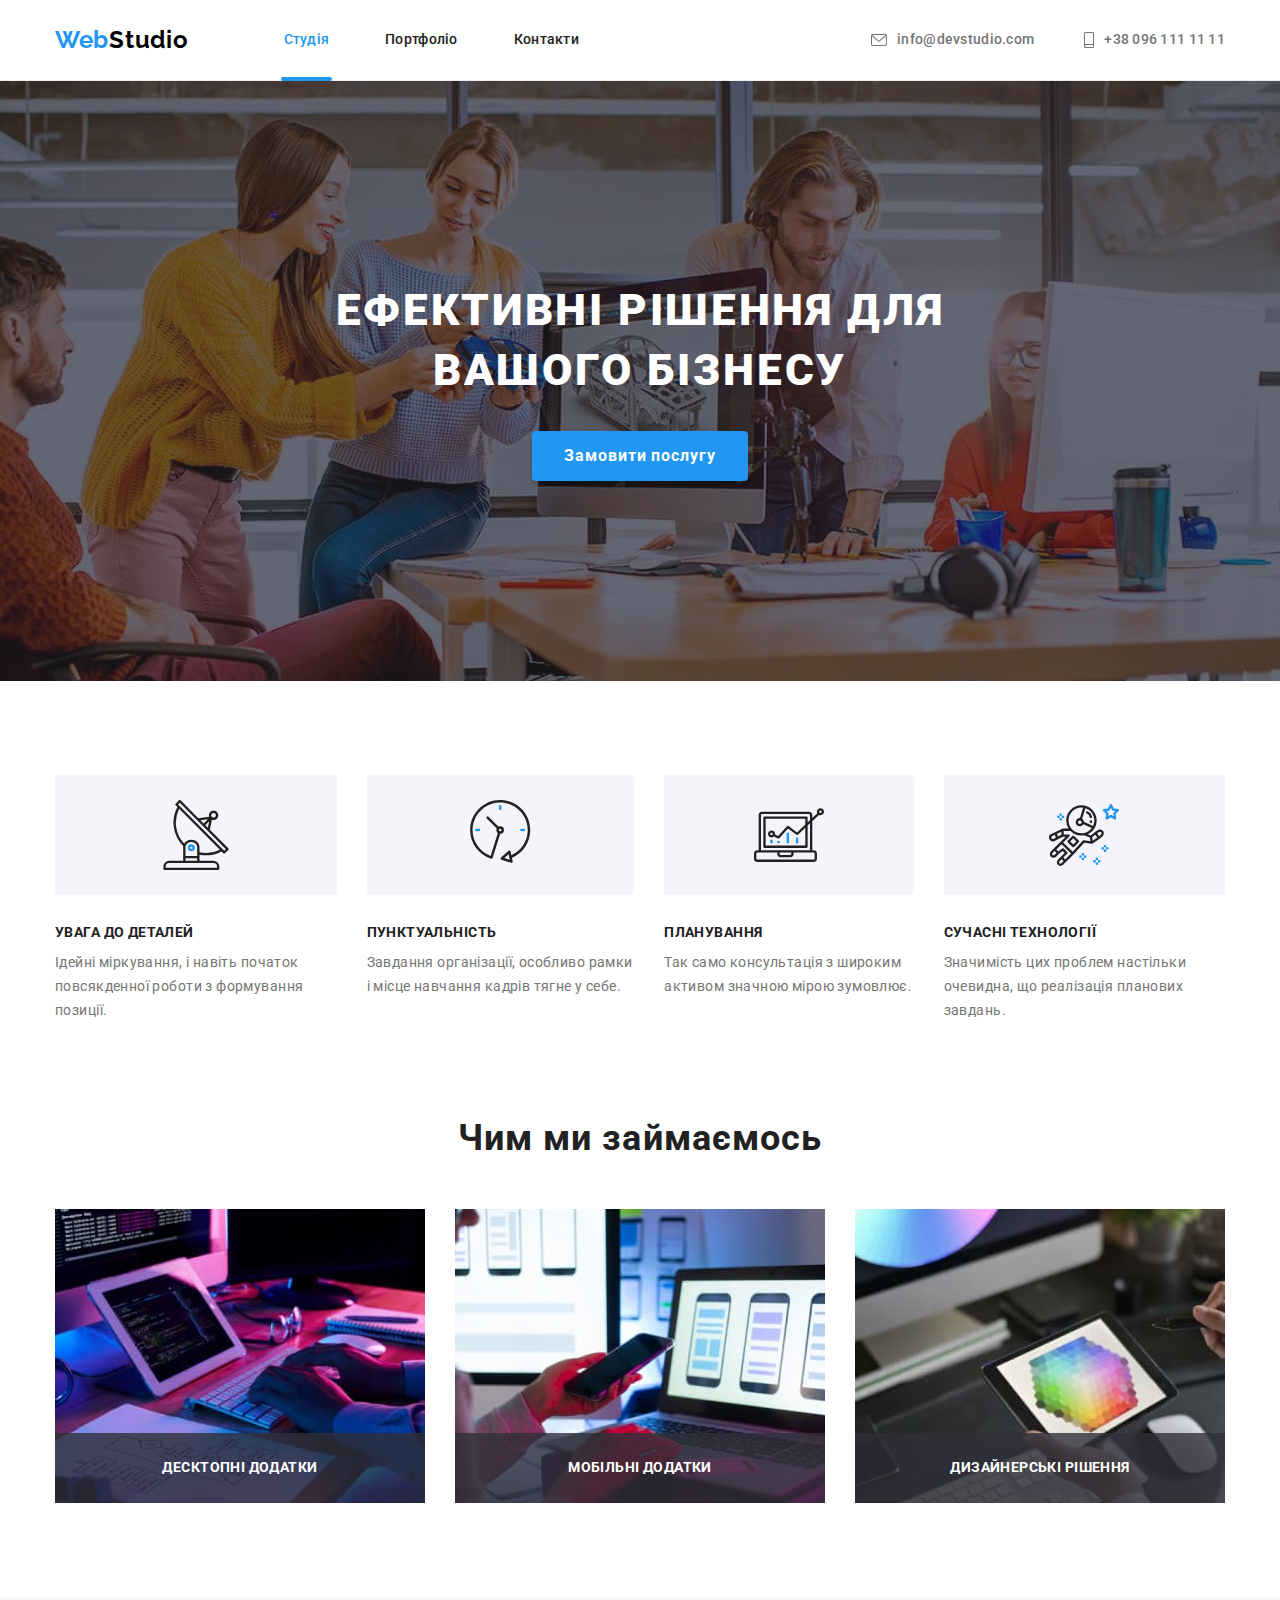
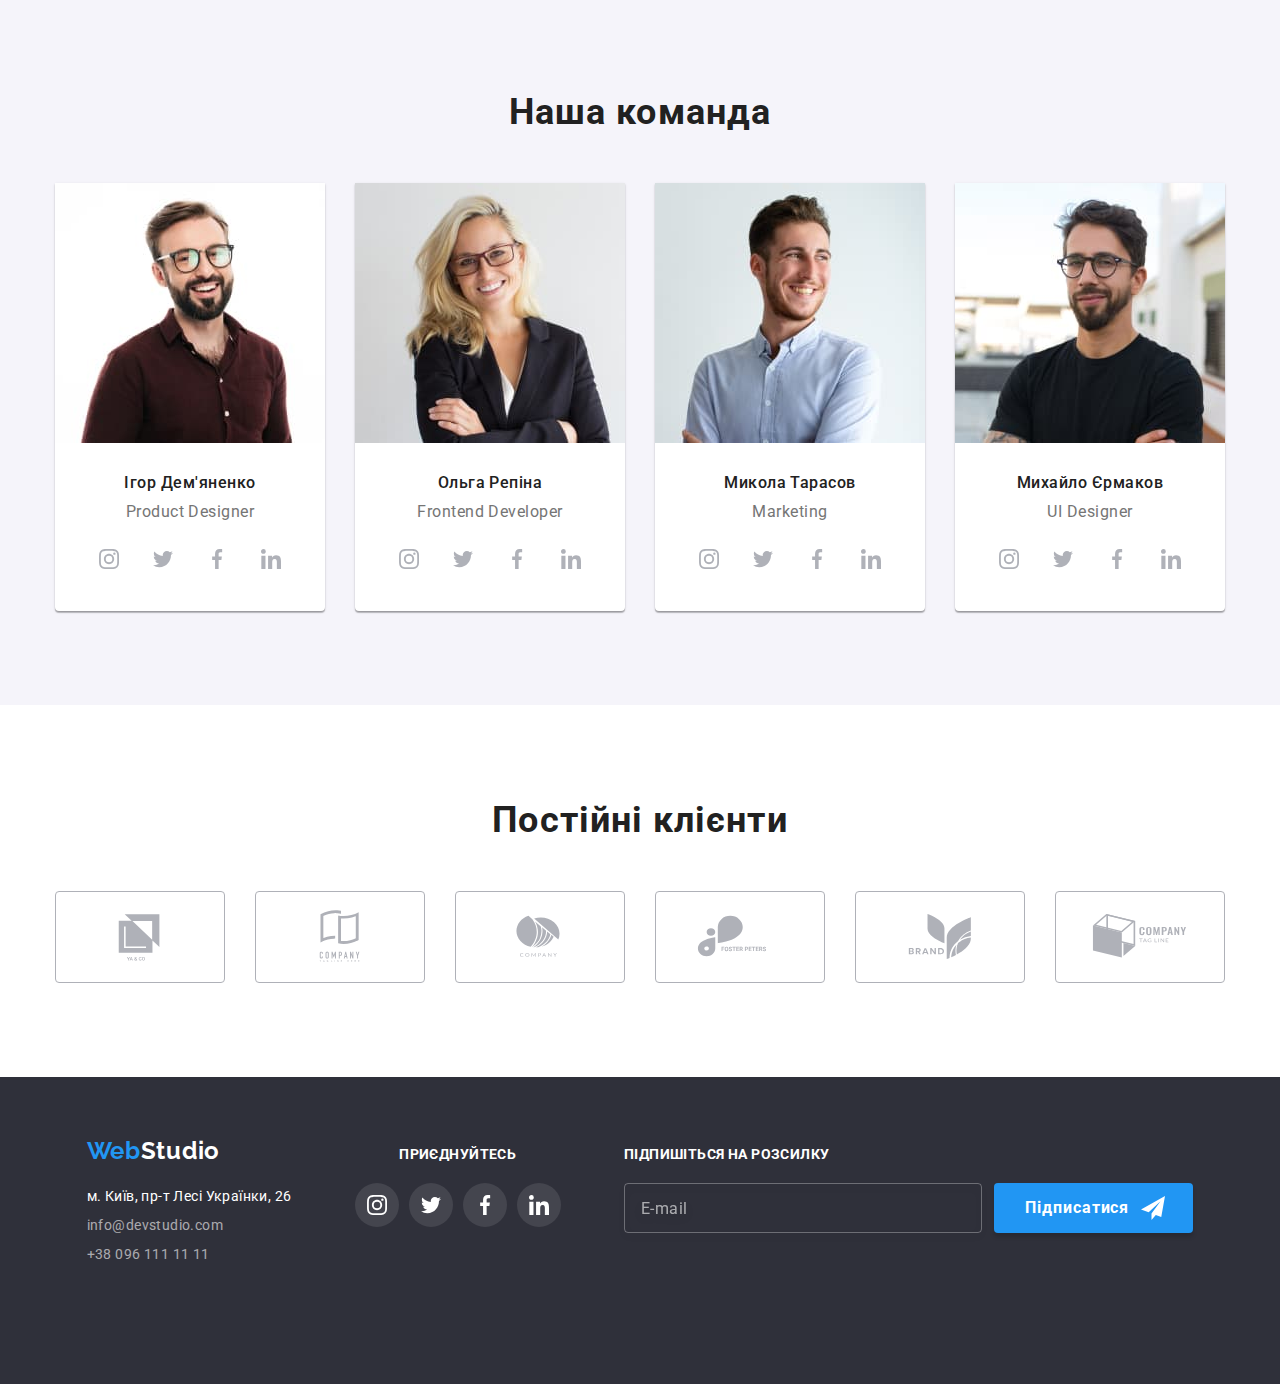
==== index.html @ c76c3b2e "v.1" ====
<!DOCTYPE html>
<html lang="uk">
<head>
    <meta charset="UTF-8">
    <meta http-equiv="X-UA-Compatible" content="IE=edge">
    <meta name="viewport" content="width=device-width, initial-scale=1.0">
    <title lang="en">Web Studio</title>
    <link rel="preconnect" href="https://fonts.googleapis.com">
    <link rel="preconnect" href="https://fonts.gstatic.com" crossorigin>
    <link href="https://fonts.googleapis.com/css2?family=Raleway:wght@700&family=Roboto:wght@400;500;700;900&display=swap"
        rel="stylesheet">
    <link rel="stylesheet" href="https://cdn.jsdelivr.net/npm/modern-normalize@1.1.0/modern-normalize.min.css">
    <link rel="stylesheet" href="./css/main.min.css" />
</head>

<body>
    <header class="page-header">
        <div class="container page-header__container">
            <a class="logo logo__page-header link" href="./index.html">
                Web<span class="logo__part-dark">Studio</span>
            </a>
    
            <nav class="page-nav">
                <ul class="menu list">
                    <li class="menu__item"> <a class="link menu__link menu__link_current" href="./index.html">Студія</a></li>
                    <li class="menu__item"> <a class="link menu__link"
                            href="./portfolio.html">Портфоліо</a></li>
                    <li class="menu__item"> <a class="link menu__link" href="">Контакти</a></li>
                </ul>
            </nav>

            <button type="button" class="mobile-menu-open" data-menu-open>
                <svg class="mobile-menu-open__icon" width="40" height="40">
                    <use href="./images/icons.svg#burger-icon"></use>
                </svg>
            </button>
    
            <ul class="list contacts">
                <li class="contacts__item">
                    <a class="link contacts__link" href="mailto:info@devstudio.com">
                        <svg class="contacts__icon" width="16" height="12">
                            <use href="./images/icons.svg#icon-envelope"></use>
                        </svg>
                        info@devstudio.com
                    </a>
                </li>
                <li class="contacts__item">
                    <a class="link contacts__link" href="tel:+380961111111">
                        <svg class="contacts__icon" width="10" height="16">
                            <use href="./images/icons.svg#icon-smartphone"></use>
                        </svg>
                        +38 096 111 11 11
                    </a>
                </li>
            </ul>
        </div>

        <div class="mobile-menu" data-menu>
            <div class="container mobile-menu__container">
                <button type="button" class="mobile-menu__close-btn" data-menu-close>
                    <svg class="mobile-menu__close-icon" width="40" height="40">
                        <use href="./images/icons.svg#icon-close-modal">
                        </use>
                    </svg>
                </button>
                
                <nav>
                    <ul class="mobile-menu__list list">
                        <li class="mobile-menu__item"> <a class="link mobile-menu__link mobile-menu__link_current"
                                href="./index.html">Студія</a></li>
                        <li class="mobile-menu__item"> <a class="link mobile-menu__link" href="./portfolio.html">Портфоліо</a></li>
                        <li class="mobile-menu__item"> <a class="link mobile-menu__link" href="">Контакти</a></li>
                    </ul>
                </nav>
                
                <div class="mobile-menu__wrapper">
                    <ul class="list mobile-menu__contacts">
                        <li class="mobile-menu__contacts-item">
                            <a class="link mobile-menu__tel" href="tel:+380961111111">
                                +38 096 111 11 11
                            </a>
                        </li>
                        <li class="mobile-menu__contacts-item">
                            <a class="link mobile-menu__e-mail" href="mailto:info@devstudio.com">
                                info@devstudio.com
                            </a>
                        </li>
                    </ul>
                    
                    
                    <ul class="list mobile-menu__social-list">
                        <li class="mobile-menu__social-item"><a class="link mobile-menu__social-link" href="">Instagram</a></li>
                        <li class="mobile-menu__social-item"><a class="link mobile-menu__social-link" href="">Twitter</a></li>
                        <li class="mobile-menu__social-item"><a class="link mobile-menu__social-link" href="">Facebook</a></li>
                        <li class="mobile-menu__social-item"><a class="link mobile-menu__social-link" href="">LinkedIn</a></li>
                    </ul>
                </div>
            </div>
        </div>

    </header>

    <main>
    
    <section class="hero">
        <div class="container">
            <h1 class="hero__title">Ефективні рішення для вашого бізнесу</h1>
            <button class="btn" data-modal-open type="button">Замовити послугу</button>
        </div>         
    </section>
   
    <section class="section">
        <div class="container">
            <h2 class="section__title visually-hidden">Особливості</h2>
            <ul class="list features">
                <li class="features__item">
                    <div class="features__icon-box">
                        <svg width="70" height="70">
                            <use href="./images/icons.svg#icon-antenna"></use>
                        </svg>
                    </div>
                    <h3 class="features__title">Увага до деталей</h3>
                    <p class="features__description">Ідейні міркування, і навіть початок повсякденної роботи з формування позиції.</p>
                </li>

                <li class="features__item">
                    <div class="features__icon-box">
                        <svg width="70" height="70">
                            <use href="./images/icons.svg#icon-clock"></use>
                        </svg>
                    </div>                    
                    <h3 class="features__title">Пунктуальність</h3>
                    <p class="features__description">Завдання організації, особливо рамки і місце навчання кадрів тягне у себе.</p>
                </li>

                <li class="features__item">
                    <div class="features__icon-box">
                        <svg width="70" height="70">
                            <use href="./images/icons.svg#icon-diagram"></use>
                        </svg>
                    </div>                    
                    <h3 class="features__title">Планування</h3>
                    <p class="features__description">Так само консультація з широким активом значною мірою зумовлює.</p>
                </li>

                <li class="features__item">
                    <div class="features__icon-box">
                        <svg width="70" height="70">
                            <use href="./images/icons.svg#icon-astronaut"></use>
                        </svg>
                    </div>                    
                    <h3 class="features__title">Сучасні технології</h3>
                    <p class="features__description">Значимість цих проблем настільки очевидна, що реалізація планових завдань.</p>
                </li>
            </ul>
        </div>
        
    </section>

    <section class="section section_no-padding-top hidden_section">
        <div class="container">
            <h2 class="section__title">Чим ми займаємось</h2>
            <ul class="list offers">
                <li class="offers__item">
                    <img 
                        srcset="./images/index/offers/desktop-app-370@2x.jpg 2x"
                        src="./images/index/offers/desktop-app-370.jpg" 
                        alt="робота з даними на планшеті" width=370 height="294">
                    <p class="offers__desc">Десктопні додатки</p>
                </li>
                <li class="offers__item">
                    <img 
                        srcset="./images/index/offers/mobile-app-370@2x.jpg 2x"
                        src="./images/index/offers/mobile-app-370.jpg" 
                        alt="робота за ноутбуком та смартфоном" width=370 height="294">
                    <p class="offers__desc">Мобільні додатки</p>
                </li>
                <li class="offers__item">
                    <img 
                        srcset="./images/index/offers/design-solutions-370@2x.jpg 2x"
                        src="./images/index/offers/design-solutions-370.jpg" 
                        alt="вибір кольору на екані планшета" width=370 height="294">
                    <p class="offers__desc">Дизайнерські рішення</p>
                </li>
           </ul>
        </div>
    </section>

    <section class="section section_other-bg">
        <div class="container">
            <h2 class="section__title">Наша команда</h2>
            <ul class="list team-members">
                <li class="team-members__item">
                    <picture>
                        <source media="(min-width: 1200px)" srcset="./images/index/team/1-1200.jpg 1x, ./images/index/team/1-1200@2x.jpg 2x">
                        <source media="(min-width: 768px)" srcset="./images/index/team/1-768.jpg 1x, ./images/index/team/1-768@2x.jpg 2x">
                        <source media="(max-width: 767px)" srcset="./images/index/team/1-480.jpg 1x, ./images/index/team/1-480@2x.jpg 2x">

                        <img src="./images/index/team/1-480.jpg" alt="усміхнений чоловік в окулярах та в бордовій сорочці">
                    </picture>
                    
                    <div class="team-members__desc">
                        <h3 class="team-members__title">Ігор Дем'яненко</h3>
                        <p class="team-members__text" lang="en">Product Designer</p>
                        <ul class="social-list list">
                            <li class="social-list__item">
                                <a href="" class="social-list__link">
                                    <svg width="20" height="20">
                                        <use href="./images/icons.svg#icon-instagram"></use>
                                    </svg>
                                </a>
                            </li>
                            <li class="social-list__item">
                                <a href="" class="social-list__link">
                                    <svg width="20" height="20">
                                        <use href="./images/icons.svg#icon-twitter"></use>
                                    </svg>
                                </a>
                            </li>
                            <li class="social-list__item">
                                <a href="" class="social-list__link">
                                    <svg width="20" height="20">
                                        <use href="./images/icons.svg#icon-facebook"></use>
                                    </svg>
                                </a>
                            </li>
                            <li class="social-list__item">
                                <a href="" class="social-list__link">
                                    <svg width="20" height="20">
                                        <use href="./images/icons.svg#icon-linkedin"></use>
                                    </svg>
                                </a>
                            </li>
                        </ul>
                    </div>
                </li>
                <li class="team-members__item">
                    <picture>
                        <source media="(min-width: 1200px)" srcset="./images/index/team/2-1200.jpg 1x, ./images/index/team/2-1200@2x.jpg 2x">
                        <source media="(min-width: 768px)" srcset="./images/index/team/2-768.jpg 1x, ./images/index/team/2-768@2x.jpg 2x">
                        <source media="(max-width: 767px)" srcset="./images/index/team/2-480.jpg 1x, ./images/index/team/2-480@2x.jpg 2x">
                    
                        <img src="./images/index/team/2-480.jpg" alt="усміхнена жінка з білявим волоссям в окулярах, вбрана в діловому стилі">
                    </picture>
                    
                    <div class="team-members__desc">
                        <h3 class="team-members__title">Ольга Репіна</h3>
                        <p class="team-members__text" lang="en">Frontend Developer</p>
                        <ul class="social-list list">
                            <li class="social-list__item">
                                <a href="" class="social-list__link">
                                    <svg width="20" height="20">
                                        <use href="./images/icons.svg#icon-instagram"></use>
                                    </svg>
                                </a>
                            </li>
                            <li class="social-list__item">
                                <a href="" class="social-list__link">
                                    <svg width="20" height="20">
                                        <use href="./images/icons.svg#icon-twitter"></use>
                                    </svg>
                                </a>
                            </li>
                            <li class="social-list__item">
                                <a href="" class="social-list__link">
                                    <svg width="20" height="20">
                                        <use href="./images/icons.svg#icon-facebook"></use>
                                    </svg>
                                </a>
                            </li>
                            <li class="social-list__item">
                                <a href="" class="social-list__link">
                                    <svg width="20" height="20">
                                        <use href="./images/icons.svg#icon-linkedin"></use>
                                    </svg>
                                </a>
                            </li>
                        </ul>
                    </div>

                </li>
            
                <li class="team-members__item">
                    <picture>
                        <source media="(min-width: 1200px)" srcset="./images/index/team/3-1200.jpg 1x, ./images/index/team/3-1200@2x.jpg 2x">
                        <source media="(min-width: 768px)" srcset="./images/index/team/3-768.jpg 1x, ./images/index/team/3-768@2x.jpg 2x">
                        <source media="(max-width: 767px)" srcset="./images/index/team/3-480.jpg 1x, ./images/index/team/3-480@2x.jpg 2x">
                    
                        <img src="./images/index/team/3-480.jpg" alt="усміхнений чоловік в світлій сорочці" >
                    </picture>
                    <div class="team-members__desc">
                        <h3 class="team-members__title">Микола Тарасов</h3>
                        <p class="team-members__text" lang="en">Marketing</p>
                        <ul class="social-list list">
                            <li class="social-list__item">
                                <a href="" class="social-list__link">
                                    <svg width="20" height="20">
                                        <use href="./images/icons.svg#icon-instagram"></use>
                                    </svg>
                                </a>
                            </li>
                            <li class="social-list__item">
                                <a href="" class="social-list__link">
                                    <svg width="20" height="20">
                                        <use href="./images/icons.svg#icon-twitter"></use>
                                    </svg>
                                </a>
                            </li>
                            <li class="social-list__item">
                                <a href="" class="social-list__link">
                                    <svg width="20" height="20">
                                        <use href="./images/icons.svg#icon-facebook"></use>
                                    </svg>
                                </a>
                            </li>
                            <li class="social-list__item">
                                <a href="" class="social-list__link">
                                    <svg width="20" height="20">
                                        <use href="./images/icons.svg#icon-linkedin"></use>
                                    </svg>
                                </a>
                            </li>
                        </ul>
                    </div>
                </li>
            
                <li class="team-members__item">
                    <picture>
                        <source media="(min-width: 1200px)"
                            srcset="./images/index/team/4-1200.jpg 1x, ./images/index/team/4-1200@2x.jpg 2x">
                        <source media="(min-width: 768px)" srcset="./images/index/team/4-768.jpg 1x, ./images/index/team/4-768@2x.jpg 2x">
                        <source media="(max-width: 767px)" srcset="./images/index/team/4-480.jpg 1x, ./images/index/team/4-480@2x.jpg 2x">
                    
                        <img src="./images/index/team/3-480.jpg" alt="усміхнений чоловік в окулярах та в чорній футболці">
                    </picture>
                    <div class="team-members__desc">
                        <h3 class="team-members__title">Михайло Єрмаков</h3>
                        <p class="team-members__text" lang="en">UI Designer</p>
                        <ul class="social-list list">
                            <li class="social-list__item">
                                <a href="" class="social-list__link">
                                    <svg width="20" height="20">
                                        <use href="./images/icons.svg#icon-instagram"></use>
                                    </svg>
                                </a>
                            </li>
                            <li class="social-list__item">
                                <a href="" class="social-list__link">
                                    <svg width="20" height="20">
                                        <use href="./images/icons.svg#icon-twitter"></use>
                                    </svg>
                                </a>
                            </li>
                            <li class="social-list__item">
                                <a href="" class="social-list__link">
                                    <svg width="20" height="20">
                                        <use href="./images/icons.svg#icon-facebook"></use>
                                    </svg>
                                </a>
                            </li>
                            <li class="social-list__item">
                                <a href="" class="social-list__link">
                                    <svg width="20" height="20">
                                        <use href="./images/icons.svg#icon-linkedin"></use>
                                    </svg>
                                </a>
                            </li>
                        </ul>
                    </div>
                </li>
            </ul>
        </div>
    </section>
    

    <section class="section">
        <div class="container">
            <h2 class="section__title">Постійні клієнти</h2>
            <ul class="list clients">
                <li>
                    <a href="" class="clients__link">
                        <svg width="106" height="60">
                            <use href="./images/icons.svg#icon-logo_cl1"></use>
                        </svg>
                    </a>
                </li>

                <li>
                    <a href="" class="clients__link">
                        <svg width="106" height="60">
                            <use href="./images/icons.svg#icon-logo_cl2"></use>
                        </svg>
                    </a>
                </li>

                <li>
                    <a href="" class="clients__link">
                        <svg width="106" height="60">
                            <use href="./images/icons.svg#icon-logo_cl3"></use>
                        </svg>
                    </a>
                </li>

                <li>
                    <a href="" class="clients__link">
                        <svg width="106" height="60">
                            <use href="./images/icons.svg#icon-logo_cl4"></use>
                        </svg>
                    </a>
                </li>

                <li>
                    <a href="" class="clients__link">
                        <svg width="106" height="60">
                            <use href="./images/icons.svg#icon-logo_cl5"></use>
                        </svg>
                    </a>
                </li>

                <li>
                    <a href="" class="clients__link">
                        <svg width="106" height="60">
                            <use href="./images/icons.svg#icon-logo_cl6"></use>
                        </svg>
                    </a>
                </li>
            </ul>
        </div>
    </section>
    </main>

    <footer class="footer">
        <div class="container container_flex">
            <div class="footer_text-align-wrapper">
                <a class="logo logo__footer link" href="./index.html">
                    Web<span class="logo__part-light">Studio</span>
                </a>
                
                <address class="address">
                    <ul class="list address__list">
                        <li class="address__item"><a class="link location" href="https://goo.gl/maps/fPZRtLzm8wP5tE1H6">м. Київ, пр-т Лесі Українки, 26</a></li>
                        <li class="address__item"><a class="link address__link" href="mailto:info@devstudio.com">info@devstudio.com</a></li>
                        <li class="address__item"><a class="link address__link" href="tel:+380961111111">+38 096 111 11 11</a></li>
                    </ul>
                </address>
            </div>
            
            <div class="join-us">
                <p class="join-us__text">Приєднуйтесь</p>
                <ul class="social-list list">
                    <li class="social-list__item">
                        <a href="" class="social-list__link social-list__link_other-bg">
                            <svg width="20" height="20">
                                <use href="./images/icons.svg#icon-instagram"></use>
                            </svg>
                        </a>
                    </li>
                    <li class="social-list__item">
                        <a href="" class="social-list__link social-list__link_other-bg">
                            <svg width="20" height="20">
                                <use href="./images/icons.svg#icon-twitter"></use>
                            </svg>
                        </a>
                    </li>
                    <li class="social-list__item">
                        <a href="" class="social-list__link social-list__link_other-bg">
                            <svg width="20" height="20">
                                <use href="./images/icons.svg#icon-facebook"></use>
                            </svg>
                        </a>
                    </li>
                    <li class="social-list__item">
                        <a href="" class="social-list__link social-list__link_other-bg">
                            <svg width="20" height="20">
                                <use href="./images/icons.svg#icon-linkedin"></use>
                            </svg>
                        </a>
                    </li>
                </ul>
            </div>

            <form class="subscribe-form">
                <p class="join-us__text">Підпишіться на розсилку</p>
                <div class="subscribe-form__wrapper">
                    <input type="email" name="user_email" class="subscribe-form__input" placeholder="E-mail" required>
                    <button type="submit" class="btn subscribe-form__submit">
                        Підписатися
                        <svg width="24" height="24">
                            <use href="./images/icons.svg#icon-send"></use>
                        </svg>
                    </button>
                </div> 
            </form>
        </div>
    </footer>

    <div class="backdrop is-hidden" data-modal>
        <div class="modal">
            <form class="modal-form">
                <p class="modal-form__header">Залиште свої дані, ми вам передзвонимо</p>

                <label class="modal-form__field">
                    <span class="modal-form__input-desc">Ім'я</span>
                    <span class="modal-form__input-wrapper">
                        <input 
                            type="text" 
                            name="user_name" 
                            class="modal-form__input" 
                            required 
                            pattern="[a-zA-Zа-яА-Я]+"
                            minlength="2">
                        <svg class="modal-form__icon" width="18" height="18">
                            <use href="./images/icons.svg#icon-person-black">
                            </use>
                        </svg>
                    </span>
                </label>

                <label class="modal-form__field">
                    <span class="modal-form__input-desc">Телефон</span>
                    <span class="modal-form__input-wrapper">
                        <input type="tel" name="user_phone" class="modal-form__input" required pattern="[0-9]{3}-[0-9]{3}-[0-9]{2}-[0-9]{2}"
                            title="xxx-xxx-xx-xx">
                        <svg class="modal-form__icon" width="18" height="18">
                            <use href="./images/icons.svg#icon-phone-black">
                            </use>
                        </svg>
                    </span>
                </label>

                <label class="modal-form__field">
                    <span class="modal-form__input-desc">Пошта</span>
                    <span class="modal-form__input-wrapper">
                        <input type="email" name="user_email" class="modal-form__input" />
                        <svg class="modal-form__icon" width="18" height="18">
                            <use href="./images/icons.svg#icon-email-black">
                            </use>
                        </svg>
                    </span>
                </label>

                <label class="modal-form__field message">
                    <span class="modal-form__input-desc">Коментар</span>
                    <textarea 
                        name="user_message" 
                        class="modal-form__message" 
                        placeholder="Введіть текст"
                    ></textarea>
                </label>

                <input 
                    id="user-policy" 
                    type="checkbox" 
                    name="user_policy" 
                    class="modal-form__check visually-hidden">
                <label for="user-policy" class="modal-form__check-desc">
                    <span class="modal-form__fake-checkbox">
                        <svg class="modal-form__fake-checkbox-icon" width="16" height="15">
                            <use href="./images/icons.svg#icon-check"></use>
                        </svg>
                    </span>
                    <div>
                        Погоджуюся з розсилкою та приймаю&nbsp<a href="" class="modal-form__terms-link link">Умови договору</a>
                    </div>
                </label>

                <button type="submit" class="btn modal-form__submit">Відправити</button>

                <button type="button" class="modal-close-btn" data-modal-close>
                    <svg class="modal-close-btn__icon" width="18" height="18">
                        <use href="./images/icons.svg#icon-close-modal">
                        </use>
                    </svg>
                </button>
            </form>
        </div>
    </div>

    <script src="./js/mobile-menu.js"></script>
    <script src="./js/modal.js"></script>

</body>
</html>
---- css/main.min.css ----
:root{--main-font: "Roboto", sans-serif;--logo-font: "Raleway", sans-serif;--accent-color: #2196F3;--order-btn-hover-color: #188CE8;--main-text-color: #212121;--muted-text-color: #757575;--light-text-color: #FFFFFF;--dark-logo-text-color: #000000;--mute-logo-transparent-text: rgba(255, 255, 255, 0.6);--bg-primary-color: #FFFFFF;--bg-main-dark-color: #2F303A;--bg-team-section-color: #F5F4FA;--bg-card-color: #FFFFFF;--bg-filter-btn: #F5F4FA;--card-border-color: #EEEEEE;--header-border-color: #ECECEC;--input-border-color: rgba(33, 33, 33, 0.2);--icon-color: #AFB1B8;--transition-duration-and-func: 250ms cubic-bezier(0.4, 0, 0.2, 1)}.visually-hidden{position:absolute;width:1px;height:1px;margin:-1px;border:0;padding:0;white-space:nowrap;clip-path:inset(100%);clip:rect(0 0 0 0);overflow:hidden}h1,h2,h3,h4,p{margin-top:0;margin-bottom:0;margin-block-start:0;margin-block-end:0}ul,ol{margin-top:0;margin-bottom:0;padding-left:0}img{display:block;max-width:100%;height:auto}button{cursor:pointer}body{font-family:var(--main-font);background-color:var(--bg-primary-color)}.list{list-style:none}.link{text-decoration:none}.container{padding-right:15px;padding-left:15px}@media screen and (min-width: 480px){.container{width:480px;margin-right:auto;margin-left:auto}}@media screen and (min-width: 768px){.container{width:768px}}@media screen and (min-width: 1200px){.container{width:1200px}}.section{padding-top:60px;padding-bottom:60px}@media screen and (min-width: 1200px){.section{padding-top:94px;padding-bottom:94px}}.section__title{margin-bottom:50px;font-weight:700;font-size:36px;line-height:1.17;text-align:center;letter-spacing:.03em;color:var(--main-text-color)}.btn{margin-right:auto;margin-left:auto;padding-top:10px;padding-bottom:10px;font-family:inherit;font-weight:700;font-size:16px;padding-right:24px;padding-left:24px;line-height:1.88;letter-spacing:.06em;color:var(--light-text-color);background-color:var(--accent-color);border-radius:4px;border:none;box-shadow:0px 4px 4px rgba(0,0,0,.15);transition:background-color var(--transition-duration-and-func)}.btn:hover,.btn:focus{background-color:var(--order-btn-hover-color)}@media screen and (min-width: 1200px){.btn{padding-right:32px;padding-left:32px}}@media screen and (max-width: 767px){.mobile-menu{position:fixed;width:100%;height:100%;z-index:1000;top:0;left:0;background-color:var(--bg-primary-color);box-shadow:0 0 0 100vmax rgba(0,0,0,.5);opacity:0;visibility:hidden;pointer-events:none;transition:opacity var(--transition-duration-and-func),visibility var(--transition-duration-and-func)}.mobile-menu.is-open{opacity:1;visibility:visible;pointer-events:auto}.mobile-menu__container{display:flex;flex-direction:column;justify-content:space-between;height:100%;position:relative;padding:48px 40px 48px 40px}.mobile-menu__close-btn{position:absolute;top:10px;right:15px;background-color:rgba(0,0,0,0);border:none;padding:0;line-height:0;fill:var(--main-text-color)}.mobile-menu__socials{display:flex}.mobile-menu__link{color:var(--main-text-color);font-weight:500;font-size:40px;line-height:1.175;text-align:center;letter-spacing:.02em;transition:color var(--transition-duration-and-func)}.mobile-menu__link:focus{color:var(--accent-color)}.mobile-menu__link_current{color:var(--accent-color)}.mobile-menu__item:not(:last-child){margin-bottom:32px}.mobile-menu__tel{font-weight:500;font-size:34px;line-height:1.176;letter-spacing:.02em;color:var(--accent-color)}}@media screen and (max-width: 767px)and (max-width: 376px){.mobile-menu__tel{font-size:27px;line-height:1.1}}@media screen and (max-width: 767px){.mobile-menu__e-mail{font-weight:500;font-size:24px;line-height:1.17;letter-spacing:.02em;color:var(--muted-text-color)}}@media screen and (max-width: 767px){.mobile-menu__contacts-item:not(:last-child){margin-bottom:32px}}@media screen and (max-width: 767px){.mobile-menu__social-link{font-weight:500;font-size:18px;line-height:1.22px;letter-spacing:.02em;color:var(--accent-color)}}@media screen and (max-width: 767px){.mobile-menu__social-list{display:flex;flex-wrap:wrap;margin-top:64px}}@media screen and (max-width: 767px){.mobile-menu__social-item:not(:last-child)::after{content:"";width:22px;height:0px;border:1px solid var(--input-border-color);transform:rotate(90deg);margin-left:10px}}@media screen and (max-width: 767px){.mobile-menu__social-item::after{margin-right:10px}}@media screen and (min-width: 768px){.mobile-menu{display:none}}@media screen and (max-width: 442px){.mobile-menu__social-item::after{content:"";width:22px;height:0px;border:1px solid var(--input-border-color);transform:rotate(90deg);margin-left:10px}.mobile-menu__social-item:not(:nth-child(-2n+1)){margin-bottom:10px}}@media screen and (max-width: 767px){.page-nav{display:none}.contacts{display:none}}.page-header{margin-left:auto;margin-right:auto;padding-top:10px;padding-bottom:10px;border-bottom:1px solid var(--header-border-color)}.page-header__container{display:flex;align-items:center;justify-content:space-between}.mobile-menu-open{background-color:rgba(0,0,0,0);border:none;padding:0;line-height:0}@media screen and (min-width: 767px){.mobile-menu-open{display:none}}@media screen and (min-width: 768px){.page-header{padding-top:0px;padding-bottom:0px}.menu{display:flex}.menu__item{position:relative}.menu__item:not(:last-child){margin-right:50px}.menu__link{display:block;padding-top:32px;padding-bottom:32px;padding-right:3px;padding-left:3px;color:var(--main-text-color);font-weight:500;font-size:14px;line-height:1.14;letter-spacing:.02em;transition:color var(--transition-duration-and-func)}.menu__link:hover,.menu__link:focus{color:var(--accent-color)}.menu__link_current{color:var(--accent-color)}.menu__link_current::after{position:absolute;bottom:0;left:0;content:"";display:block;width:100%;height:4px;background:var(--accent-color);border-radius:2px;margin-bottom:-1px}}.logo{font-family:var(--logo-font);color:var(--accent-color);font-weight:700;font-size:24px;line-height:1.17;letter-spacing:.03em}@media screen and (min-width: 768px){.logo__page-header{margin-right:87px}}@media screen and (min-width: 1200px){.logo__page-header{margin-right:92px}}.logo__footer{display:block;margin-bottom:20px}.logo__part-light{color:var(--light-text-color)}.logo__part-dark{color:var(--dark-logo-text-color)}.contacts{margin-left:auto}.contacts__link{display:flex;align-items:center;font-weight:500;font-size:14px;line-height:1.14;letter-spacing:.02em;color:var(--muted-text-color);transition:color var(--transition-duration-and-func)}.contacts__link:hover,.contacts__link:focus{color:var(--accent-color)}.contacts__item:not(:last-child){margin-bottom:10px}.contacts__icon{margin-right:10px;fill:currentColor}@media screen and (min-width: 1200px){.contacts{display:flex}.contacts__item:not(:last-child){margin-right:50px;margin-bottom:0}.contacts__link{padding-top:32px;padding-bottom:32px}}.social-list{display:flex;justify-content:center;gap:10px}.social-list__item{display:block;width:44px;height:44px}.social-list__link{display:flex;justify-content:center;align-items:center;width:100%;height:100%;border-radius:50%;fill:var(--icon-color);transition:background-color var(--transition-duration-and-func),fill var(--transition-duration-and-func)}.social-list__link:hover,.social-list__link:focus{background-color:var(--accent-color);fill:var(--light-text-color)}.social-list__link_other-bg{background-color:rgba(255,255,255,.1);fill:var(--bg-card-color)}.container_flex{text-align:center}.footer{padding-top:60px;padding-bottom:60px;background-color:var(--bg-main-dark-color)}.address{flex-grow:1;margin-bottom:60px}.address__list{font-style:normal}.address__item:not(:last-child){margin-bottom:8px}.address__link{display:block;height:21px;font-weight:400;font-size:14px;line-height:1.71;letter-spacing:.03em;color:var(--mute-logo-transparent-text);transition:color var(--transition-duration-and-func)}.address__link:hover,.address__link:focus{color:var(--accent-color)}.location{display:block;height:21px;font-weight:400;font-size:14px;line-height:1.71;letter-spacing:.03em;color:var(--light-text-color)}.join-us{margin-bottom:60px}.join-us__text{margin-bottom:20px;font-weight:700;font-size:14px;line-height:1.14;letter-spacing:.03em;text-transform:uppercase;color:var(--light-text-color)}.subscribe-form__input{width:100%;height:50px;padding:15px 0 15px 16px;background-color:rgba(0,0,0,0);border:1px solid rgba(255,255,255,.3);filter:drop-shadow(0px 4px 4px rgba(0, 0, 0, 0.15));border-radius:4px;color:var(--light-text-color);transition:border-color var(--transition-duration-and-func)}.subscribe-form__input::placeholder{font-size:16px;line-height:1.25;letter-spacing:.03em;color:rgba(255,255,255,.6)}.subscribe-form__input:focus{outline:none;border-color:var(--accent-color)}.subscribe-form__submit{display:flex;align-items:center;padding-right:28px;padding-left:31px;margin-top:20px;gap:12px}.subscribe-form__submit:hover,.subscribe-form__submit:focus{background-color:var(--order-btn-hover-color)}@media screen and (min-width: 768px){.container_flex{display:flex;flex-wrap:wrap;justify-content:space-around;align-items:baseline}.subscribe-form__input{width:450px}}@media screen and (min-width: 1200px){.subscribe-form{text-align:left}.subscribe-form__input{width:358px}.subscribe-form__wrapper{display:flex;gap:12px}.subscribe-form__submit{margin-top:0}.footer_text-align-wrapper{text-align:left}}.hero{max-width:480px;height:400px;margin-right:auto;margin-left:auto;text-align:center;padding-top:118px;padding-bottom:118px;background-color:var(--bg-main-dark-color);background-image:linear-gradient(rgba(47, 48, 58, 0.4), rgba(47, 48, 58, 0.4)),url(../../../images/index/hero/hero-480.jpg);background-repeat:no-repeat;background-position:center;background-size:cover}@media screen and (min-device-pixel-ratio: 2)and (max-width: 767px),screen and (min-resolution: 192dpi)and (max-width: 767px),screen and (min-resolution: 2dppx)and (max-width: 767px){.hero{background-image:linear-gradient(rgba(47, 48, 58, 0.4), rgba(47, 48, 58, 0.4)),url(../../../images/index/hero/hero-480@2x.jpg)}}@media screen and (min-width: 768px){.hero{max-width:none;width:768px;background-image:linear-gradient(rgba(47, 48, 58, 0.4), rgba(47, 48, 58, 0.4)),url(../../../images/index/hero/hero-768.jpg)}}@media screen and (min-device-pixel-ratio: 2)and (min-width: 768px),screen and (min-resolution: 192dpi)and (min-width: 768px),screen and (min-resolution: 2dppx)and (min-width: 768px){.hero{background-image:linear-gradient(rgba(47, 48, 58, 0.4), rgba(47, 48, 58, 0.4)),url(../../../images/index/hero/hero-768@2x.jpg)}}@media screen and (min-width: 1200px){.hero{width:auto;max-width:1600px;height:600px;padding-top:200px;padding-bottom:200px;background-image:linear-gradient(rgba(47, 48, 58, 0.4), rgba(47, 48, 58, 0.4)),url(../../../images/index/hero/hero-1600.jpg)}}@media screen and (min-device-pixel-ratio: 2)and (min-width: 1200px),screen and (min-resolution: 192dpi)and (min-width: 1200px),screen and (min-resolution: 2dppx)and (min-width: 1200px){.hero{background-image:linear-gradient(rgba(47, 48, 58, 0.4), rgba(47, 48, 58, 0.4)),url(../../../images/index/hero/hero-1600@2x.jpg)}}.hero__title{display:block;max-width:360px;margin-right:auto;margin-left:auto;margin-bottom:30px;font-weight:900;font-size:26px;line-height:1.62;text-align:center;letter-spacing:.06em;text-transform:uppercase;color:var(--light-text-color)}@media screen and (min-width: 1200px){.hero__title{max-width:none;width:696px;font-size:44px;line-height:1.36}}.features__title{margin-bottom:10px;text-align:center;font-weight:700;font-size:14px;line-height:1.14;letter-spacing:.03em;text-transform:uppercase;color:var(--main-text-color)}@media screen and (min-width: 768px){.features__title{text-align:left}}.features__icon-box{display:flex;justify-content:center;align-items:center;width:100%;height:120px;margin-bottom:30px;background-color:var(--bg-filter-btn);border-radius:4px}.features__description{font-size:14px;line-height:1.71;letter-spacing:.03em;color:var(--muted-text-color)}@media screen and (max-width: 767px){.features__item:not(:last-child){margin-bottom:30px}}@media screen and (min-width: 768px)and (max-width: 1199px){.features{display:flex;flex-wrap:wrap;gap:30px}.features__item{flex-basis:calc((100% - 30px)/2)}}@media screen and (min-width: 1200px){.features{display:flex}.features__item:not(:last-child){margin-right:30px}}@media screen and (max-width: 1199px){.hidden_section{display:none}}@media screen and (min-width: 1200px){.section_no-padding-top{padding-top:0}.offers{display:flex;flex-wrap:wrap;gap:30px}.offers__item{position:relative}.offers__desc{position:absolute;bottom:0;left:0;display:block;width:100%;padding:27px 0px;font-weight:700;font-size:14px;line-height:1.14;text-align:center;letter-spacing:.03em;text-transform:uppercase;color:var(--light-text-color);background-color:rgba(47,48,58,.8)}}.section_other-bg{background-color:var(--bg-team-section-color)}.team-members__item{background-color:var(--bg-card-color);border-radius:0px 0px 4px 4px;box-shadow:0px 1px 3px rgba(0,0,0,.12),0px 1px 1px rgba(0,0,0,.14),0px 2px 1px rgba(0,0,0,.2)}@media screen and (max-width: 767px){.team-members__item:not(:last-child){margin-bottom:30px}}.team-members__desc{padding-top:30px;padding-bottom:30px}.team-members__title{margin-bottom:10px;font-weight:500;font-size:16px;line-height:1.19;letter-spacing:.03em;text-align:center;color:var(--main-text-color)}.team-members__text{font-size:16px;line-height:1.19;letter-spacing:.03em;text-align:center;margin-bottom:16px;color:var(--muted-text-color)}@media screen and (min-width: 768px){.team-members{display:flex;flex-wrap:wrap;gap:30px}}.clients{display:flex;flex-wrap:wrap;justify-content:center;gap:30px}.clients__link{display:flex;justify-content:center;align-items:center;width:170px;height:92px;border:1px solid var(--icon-color);border-radius:4px;fill:var(--icon-color);transition:border-color var(--transition-duration-and-func),fill var(--transition-duration-and-func)}.clients__link:hover,.clients__link:focus{fill:var(--accent-color);border-color:var(--accent-color)}.backdrop{position:fixed;z-index:100;top:0;left:0;width:100%;height:100%;background-color:rgba(0,0,0,.2);transition:opacity var(--transition-duration-and-func),visibility var(--transition-duration-and-func)}.is-hidden{opacity:0;visibility:hidden;pointer-events:none}.modal{position:absolute;top:50%;left:50%;transform:translate(-50%, -50%);width:100%;max-width:450px;height:609px;background:var(--bg-card-color);box-shadow:0px 1px 3px rgba(0,0,0,.12),0px 1px 1px rgba(0,0,0,.14),0px 2px 1px rgba(0,0,0,.2);border-radius:4px;padding:40px}.modal-close-btn{position:absolute;top:8px;right:8px;display:flex;justify-content:center;align-items:center;background-color:rgba(0,0,0,0);border:1px solid rgba(0,0,0,.1);padding:0;height:30px;width:30px;border-radius:50%;transition:border-color var(--transition-duration-and-func),fill var(--transition-duration-and-func)}.modal-close-btn:hover,.modal-close-btn:focus{border-color:var(--accent-color);fill:var(--accent-color)}.modal-form{display:flex;flex-direction:column}.modal-form__header{margin-bottom:12px;font-weight:700;font-size:20px;line-height:1.5;text-align:center;letter-spacing:.03em;color:var(--main-text-color)}.modal-form__field{width:100%;margin-bottom:10px}.modal-form__input{width:100%;height:40px;border:1px solid var(--input-border-color);border-radius:4px;padding-left:42px;font-size:14px;line-height:1.17;letter-spacing:.01em;transition:border-color var(--transition-duration-and-func)}.modal-form__input:focus{outline:none;border-color:var(--accent-color)}.modal-form__input-desc{display:block;margin-bottom:4px;font-size:12px;line-height:1.17;letter-spacing:.01em;color:var(--muted-text-color)}.modal-form__input-wrapper{position:relative;display:block}.modal-form__icon{position:absolute;top:50%;left:12px;transform:translate(0, -50%);transition:fill var(--transition-duration-and-func)}.modal-form__input:focus+.modal-form__icon{fill:var(--accent-color)}.modal-form__message{display:block;width:100%;height:120px;resize:none;padding:12px 16px;border:1px solid var(--input-border-color);border-radius:4px;font-size:12px;line-height:1.17;letter-spacing:.01em;transition:border-color var(--transition-duration-and-func)}.modal-form__message::placeholder{font-size:12px;line-height:1.17;letter-spacing:.01em;color:rgba(117,117,117,.5)}.modal-form__message:focus{outline:none;border-color:var(--accent-color)}.modal-form__check-desc{display:flex;justify-content:center;align-items:center;margin-bottom:30px;font-size:12px;line-height:1.17;letter-spacing:.03em;color:var(--muted-text-color)}.message{margin-bottom:20px}.modal-form__fake-checkbox{display:flex;align-items:center;justify-content:center;margin-right:7px;width:16px;height:15px;box-shadow:inset 0 0 0 2px var(--main-text-color);border-radius:2px;overflow:hidden;cursor:pointer;transition:box-shadow var(--transition-duration-and-func),outline var(--transition-duration-and-func)}.modal-form__check:checked+.modal-form__check-desc .modal-form__fake-checkbox{box-shadow:none}.modal-form__check:focus+.modal-form__check-desc .modal-form__fake-checkbox{outline:2px solid var(--accent-color)}.modal-form__check:focus:checked+.modal-form__check-desc .modal-form__fake-checkbox{outline:none}.modal-form__terms-link{text-decoration-line:underline;text-decoration-skip-ink:none;color:var(--accent-color)}.modal-form__fake-checkbox-icon{top:0;left:0;opacity:0;transition:opacity var(--transition-duration-and-func)}.modal-form__check:checked+.modal-form__check-desc .modal-form__fake-checkbox-icon{opacity:1;background-color:var(--accent-color)}.modal-form__submit{padding-right:52px;padding-left:52px}@media screen and (min-width: 1200px){.modal{max-width:none;width:528px;height:581px}.modal-form__check-desc{font-size:14px;line-height:1.71}}.filter-list{display:flex;flex-wrap:wrap;margin-bottom:40px;max-width:334px}.filter-list__item:not(:last-child){margin-right:8px}.filter-list__item:nth-child(-n+3){margin-bottom:15px}.filter-list__item{min-width:73px}.filter-list__btn{padding-top:6px;padding-bottom:6px;padding-right:22px;padding-left:22px;font-family:inherit;font-weight:500;font-size:16px;line-height:1.63;letter-spacing:.03em;text-align:center;color:var(--main-text-color);background-color:var(--bg-filter-btn);border-radius:4px;border:0;transition:color var(--transition-duration-and-func),background-color var(--transition-duration-and-func),box-shadow var(--transition-duration-and-func)}.filter-list__btn:hover,.filter-list__btn:focus{color:var(--light-text-color);background-color:var(--accent-color);box-shadow:0px 3px 1px rgba(0,0,0,.1),0px 1px 2px rgba(0,0,0,.08),0px 2px 2px rgba(0,0,0,.12)}@media screen and (min-width: 768px){.filter-list{flex-wrap:nowrap;margin-bottom:30px;max-width:none;justify-content:center}.filter-list__item:nth-child(-n+3){margin-bottom:0}}@media screen and (min-width: 1200px){.filter-list{margin-bottom:50px}}.examples__item:not(:last-child){margin-bottom:30px}.examples__img-wrapper{position:relative;overflow:hidden}.examples__overlay{position:absolute;bottom:0;left:0;width:100%;height:100%;overflow:auto;transform:translate(0, 100%);transition:transform var(--transition-duration-and-func);padding:62px 24px;background-color:rgba(33,150,243,.9);font-size:18px;line-height:1.56;letter-spacing:.03em;color:var(--light-text-color);padding:62px 24px}.exemples__link:hover .examples__overlay,.exemples__link:focus .examples__overlay{transform:translate(0, 0)}.examples__project-wrapper{padding-top:20px;padding-bottom:20px;padding-right:24px;padding-left:24px;border:1px solid var(--card-border-color);border-top:none}.examples__project-name{margin-bottom:4px;font-weight:700;font-size:18px;line-height:2;letter-spacing:.06em;color:var(--main-text-color)}.examples__project-type{font-size:16px;line-height:1.88;letter-spacing:.03em;color:var(--muted-text-color)}.exemples__link{display:block;box-shadow:none;transition:box-shadow var(--transition-duration-and-func)}.exemples__link:hover,.exemples__link:focus{box-shadow:0px 1px 1px rgba(0,0,0,.12),0px 4px 4px rgba(0,0,0,.06),1px 4px 6px rgba(0,0,0,.16)}@media screen and (min-width: 768px){.examples{display:flex;flex-wrap:wrap;gap:30px}.examples__project-wrapper{flex-grow:1}.examples__item{flex-basis:calc((100% - 30px)/2)}.exemples__link{display:flex;flex-direction:column;height:100%}.examples__item:not(:last-child){margin-bottom:0}}@media screen and (min-width: 1200px){.examples__item{flex-basis:calc((100% - 60px)/3)}}/*# sourceMappingURL=main.min.css.map */
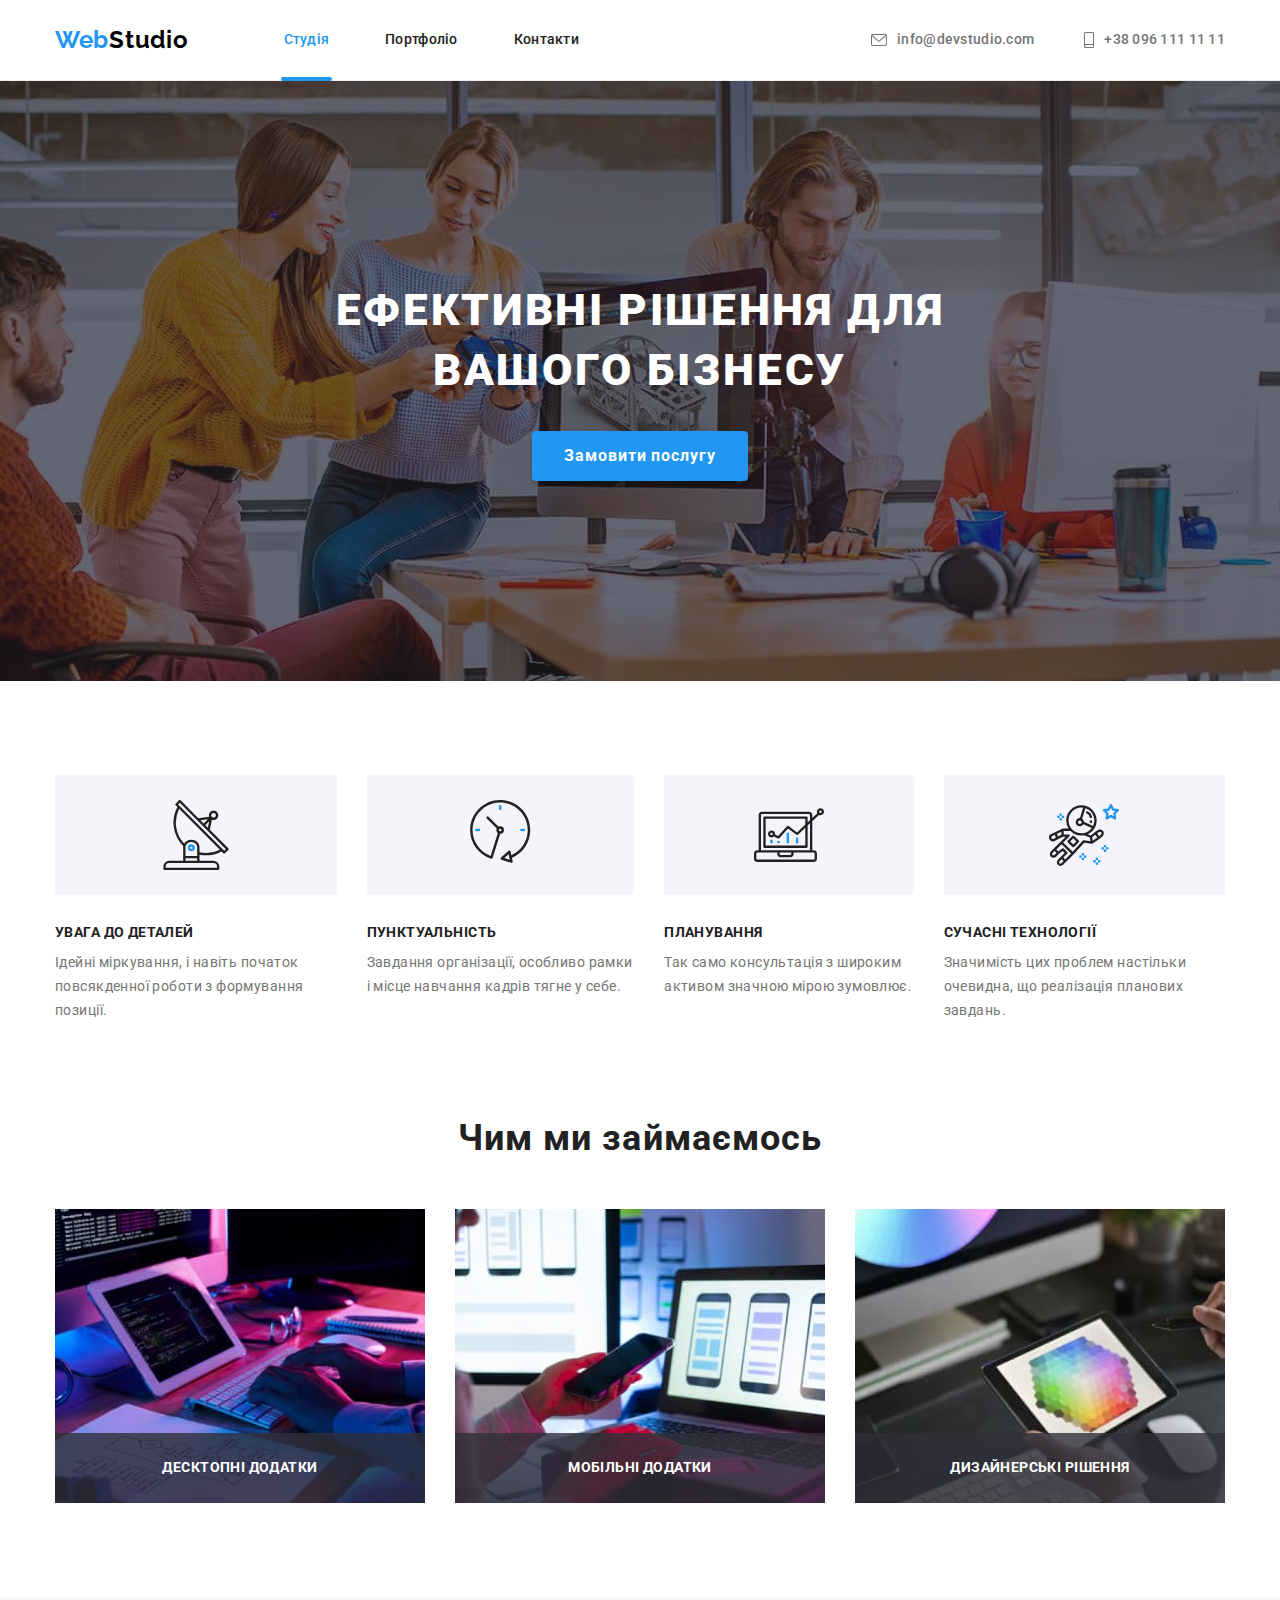
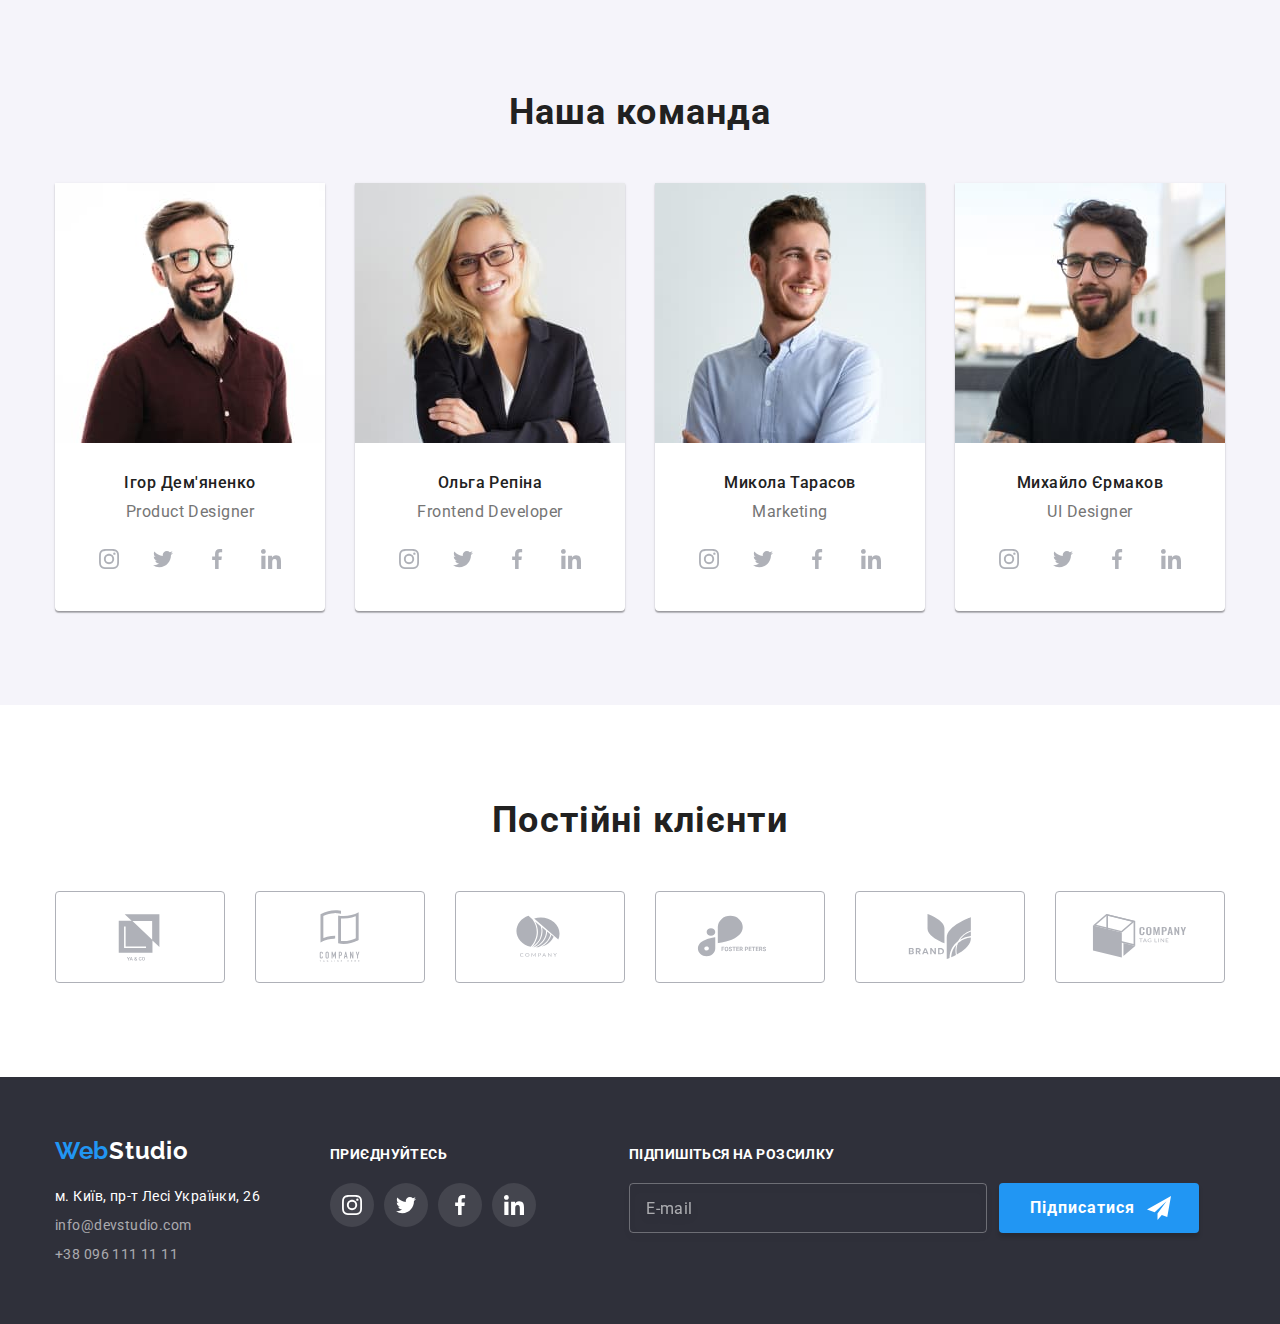
==== commit 4643f3ff: "v.2.1" ====
--- a/index.html
+++ b/index.html
@@ -377,7 +377,7 @@
         <div class="container">
             <h2 class="section__title">Постійні клієнти</h2>
             <ul class="list clients">
-                <li>
+                <li class="clients__item">
                     <a href="" class="clients__link">
                         <svg width="106" height="60">
                             <use href="./images/icons.svg#icon-logo_cl1"></use>
@@ -385,7 +385,7 @@
                     </a>
                 </li>
 
-                <li>
+                <li class="clients__item">
                     <a href="" class="clients__link">
                         <svg width="106" height="60">
                             <use href="./images/icons.svg#icon-logo_cl2"></use>
@@ -393,7 +393,7 @@
                     </a>
                 </li>
 
-                <li>
+                <li class="clients__item">
                     <a href="" class="clients__link">
                         <svg width="106" height="60">
                             <use href="./images/icons.svg#icon-logo_cl3"></use>
@@ -401,7 +401,7 @@
                     </a>
                 </li>
 
-                <li>
+                <li class="clients__item">
                     <a href="" class="clients__link">
                         <svg width="106" height="60">
                             <use href="./images/icons.svg#icon-logo_cl4"></use>
@@ -409,7 +409,7 @@
                     </a>
                 </li>
 
-                <li>
+                <li class="clients__item">
                     <a href="" class="clients__link">
                         <svg width="106" height="60">
                             <use href="./images/icons.svg#icon-logo_cl5"></use>
@@ -417,7 +417,7 @@
                     </a>
                 </li>
 
-                <li>
+                <li class="clients__item">
                     <a href="" class="clients__link">
                         <svg width="106" height="60">
                             <use href="./images/icons.svg#icon-logo_cl6"></use>
@@ -559,9 +559,9 @@
                             <use href="./images/icons.svg#icon-check"></use>
                         </svg>
                     </span>
-                    <div>
-                        Погоджуюся з розсилкою та приймаю&nbsp<a href="" class="modal-form__terms-link link">Умови договору</a>
-                    </div>
+                    <span>
+                        Погоджуюся з розсилкою та приймаю <a href="" class="modal-form__terms-link link"> Умови договору</a>
+                    </span>
                 </label>
 
                 <button type="submit" class="btn modal-form__submit">Відправити</button>
@@ -581,7 +581,3 @@
 
 </body>
 </html>
-
-
-
-
--- a/css/main.min.css
+++ b/css/main.min.css
@@ -1 +1 @@
-:root{--main-font: "Roboto", sans-serif;--logo-font: "Raleway", sans-serif;--accent-color: #2196F3;--order-btn-hover-color: #188CE8;--main-text-color: #212121;--muted-text-color: #757575;--light-text-color: #FFFFFF;--dark-logo-text-color: #000000;--mute-logo-transparent-text: rgba(255, 255, 255, 0.6);--bg-primary-color: #FFFFFF;--bg-main-dark-color: #2F303A;--bg-team-section-color: #F5F4FA;--bg-card-color: #FFFFFF;--bg-filter-btn: #F5F4FA;--card-border-color: #EEEEEE;--header-border-color: #ECECEC;--input-border-color: rgba(33, 33, 33, 0.2);--icon-color: #AFB1B8;--transition-duration-and-func: 250ms cubic-bezier(0.4, 0, 0.2, 1)}.visually-hidden{position:absolute;width:1px;height:1px;margin:-1px;border:0;padding:0;white-space:nowrap;clip-path:inset(100%);clip:rect(0 0 0 0);overflow:hidden}h1,h2,h3,h4,p{margin-top:0;margin-bottom:0;margin-block-start:0;margin-block-end:0}ul,ol{margin-top:0;margin-bottom:0;padding-left:0}img{display:block;max-width:100%;height:auto}button{cursor:pointer}body{font-family:var(--main-font);background-color:var(--bg-primary-color)}.list{list-style:none}.link{text-decoration:none}.container{padding-right:15px;padding-left:15px}@media screen and (min-width: 480px){.container{width:480px;margin-right:auto;margin-left:auto}}@media screen and (min-width: 768px){.container{width:768px}}@media screen and (min-width: 1200px){.container{width:1200px}}.section{padding-top:60px;padding-bottom:60px}@media screen and (min-width: 1200px){.section{padding-top:94px;padding-bottom:94px}}.section__title{margin-bottom:50px;font-weight:700;font-size:36px;line-height:1.17;text-align:center;letter-spacing:.03em;color:var(--main-text-color)}.btn{margin-right:auto;margin-left:auto;padding-top:10px;padding-bottom:10px;font-family:inherit;font-weight:700;font-size:16px;padding-right:24px;padding-left:24px;line-height:1.88;letter-spacing:.06em;color:var(--light-text-color);background-color:var(--accent-color);border-radius:4px;border:none;box-shadow:0px 4px 4px rgba(0,0,0,.15);transition:background-color var(--transition-duration-and-func)}.btn:hover,.btn:focus{background-color:var(--order-btn-hover-color)}@media screen and (min-width: 1200px){.btn{padding-right:32px;padding-left:32px}}@media screen and (max-width: 767px){.mobile-menu{position:fixed;width:100%;height:100%;z-index:1000;top:0;left:0;background-color:var(--bg-primary-color);box-shadow:0 0 0 100vmax rgba(0,0,0,.5);opacity:0;visibility:hidden;pointer-events:none;transition:opacity var(--transition-duration-and-func),visibility var(--transition-duration-and-func)}.mobile-menu.is-open{opacity:1;visibility:visible;pointer-events:auto}.mobile-menu__container{display:flex;flex-direction:column;justify-content:space-between;height:100%;position:relative;padding:48px 40px 48px 40px}.mobile-menu__close-btn{position:absolute;top:10px;right:15px;background-color:rgba(0,0,0,0);border:none;padding:0;line-height:0;fill:var(--main-text-color)}.mobile-menu__socials{display:flex}.mobile-menu__link{color:var(--main-text-color);font-weight:500;font-size:40px;line-height:1.175;text-align:center;letter-spacing:.02em;transition:color var(--transition-duration-and-func)}.mobile-menu__link:focus{color:var(--accent-color)}.mobile-menu__link_current{color:var(--accent-color)}.mobile-menu__item:not(:last-child){margin-bottom:32px}.mobile-menu__tel{font-weight:500;font-size:34px;line-height:1.176;letter-spacing:.02em;color:var(--accent-color)}}@media screen and (max-width: 767px)and (max-width: 376px){.mobile-menu__tel{font-size:27px;line-height:1.1}}@media screen and (max-width: 767px){.mobile-menu__e-mail{font-weight:500;font-size:24px;line-height:1.17;letter-spacing:.02em;color:var(--muted-text-color)}}@media screen and (max-width: 767px){.mobile-menu__contacts-item:not(:last-child){margin-bottom:32px}}@media screen and (max-width: 767px){.mobile-menu__social-link{font-weight:500;font-size:18px;line-height:1.22px;letter-spacing:.02em;color:var(--accent-color)}}@media screen and (max-width: 767px){.mobile-menu__social-list{display:flex;flex-wrap:wrap;margin-top:64px}}@media screen and (max-width: 767px){.mobile-menu__social-item:not(:last-child)::after{content:"";width:22px;height:0px;border:1px solid var(--input-border-color);transform:rotate(90deg);margin-left:10px}}@media screen and (max-width: 767px){.mobile-menu__social-item::after{margin-right:10px}}@media screen and (min-width: 768px){.mobile-menu{display:none}}@media screen and (max-width: 442px){.mobile-menu__social-item::after{content:"";width:22px;height:0px;border:1px solid var(--input-border-color);transform:rotate(90deg);margin-left:10px}.mobile-menu__social-item:not(:nth-child(-2n+1)){margin-bottom:10px}}@media screen and (max-width: 767px){.page-nav{display:none}.contacts{display:none}}.page-header{margin-left:auto;margin-right:auto;padding-top:10px;padding-bottom:10px;border-bottom:1px solid var(--header-border-color)}.page-header__container{display:flex;align-items:center;justify-content:space-between}.mobile-menu-open{background-color:rgba(0,0,0,0);border:none;padding:0;line-height:0}@media screen and (min-width: 767px){.mobile-menu-open{display:none}}@media screen and (min-width: 768px){.page-header{padding-top:0px;padding-bottom:0px}.menu{display:flex}.menu__item{position:relative}.menu__item:not(:last-child){margin-right:50px}.menu__link{display:block;padding-top:32px;padding-bottom:32px;padding-right:3px;padding-left:3px;color:var(--main-text-color);font-weight:500;font-size:14px;line-height:1.14;letter-spacing:.02em;transition:color var(--transition-duration-and-func)}.menu__link:hover,.menu__link:focus{color:var(--accent-color)}.menu__link_current{color:var(--accent-color)}.menu__link_current::after{position:absolute;bottom:0;left:0;content:"";display:block;width:100%;height:4px;background:var(--accent-color);border-radius:2px;margin-bottom:-1px}}.logo{font-family:var(--logo-font);color:var(--accent-color);font-weight:700;font-size:24px;line-height:1.17;letter-spacing:.03em}@media screen and (min-width: 768px){.logo__page-header{margin-right:87px}}@media screen and (min-width: 1200px){.logo__page-header{margin-right:92px}}.logo__footer{display:block;margin-bottom:20px}.logo__part-light{color:var(--light-text-color)}.logo__part-dark{color:var(--dark-logo-text-color)}.contacts{margin-left:auto}.contacts__link{display:flex;align-items:center;font-weight:500;font-size:14px;line-height:1.14;letter-spacing:.02em;color:var(--muted-text-color);transition:color var(--transition-duration-and-func)}.contacts__link:hover,.contacts__link:focus{color:var(--accent-color)}.contacts__item:not(:last-child){margin-bottom:10px}.contacts__icon{margin-right:10px;fill:currentColor}@media screen and (min-width: 1200px){.contacts{display:flex}.contacts__item:not(:last-child){margin-right:50px;margin-bottom:0}.contacts__link{padding-top:32px;padding-bottom:32px}}.social-list{display:flex;justify-content:center;gap:10px}.social-list__item{display:block;width:44px;height:44px}.social-list__link{display:flex;justify-content:center;align-items:center;width:100%;height:100%;border-radius:50%;fill:var(--icon-color);transition:background-color var(--transition-duration-and-func),fill var(--transition-duration-and-func)}.social-list__link:hover,.social-list__link:focus{background-color:var(--accent-color);fill:var(--light-text-color)}.social-list__link_other-bg{background-color:rgba(255,255,255,.1);fill:var(--bg-card-color)}.container_flex{text-align:center}.footer{padding-top:60px;padding-bottom:60px;background-color:var(--bg-main-dark-color)}.address{flex-grow:1;margin-bottom:60px}.address__list{font-style:normal}.address__item:not(:last-child){margin-bottom:8px}.address__link{display:block;height:21px;font-weight:400;font-size:14px;line-height:1.71;letter-spacing:.03em;color:var(--mute-logo-transparent-text);transition:color var(--transition-duration-and-func)}.address__link:hover,.address__link:focus{color:var(--accent-color)}.location{display:block;height:21px;font-weight:400;font-size:14px;line-height:1.71;letter-spacing:.03em;color:var(--light-text-color)}.join-us{margin-bottom:60px}.join-us__text{margin-bottom:20px;font-weight:700;font-size:14px;line-height:1.14;letter-spacing:.03em;text-transform:uppercase;color:var(--light-text-color)}.subscribe-form__input{width:100%;height:50px;padding:15px 0 15px 16px;background-color:rgba(0,0,0,0);border:1px solid rgba(255,255,255,.3);filter:drop-shadow(0px 4px 4px rgba(0, 0, 0, 0.15));border-radius:4px;color:var(--light-text-color);transition:border-color var(--transition-duration-and-func)}.subscribe-form__input::placeholder{font-size:16px;line-height:1.25;letter-spacing:.03em;color:rgba(255,255,255,.6)}.subscribe-form__input:focus{outline:none;border-color:var(--accent-color)}.subscribe-form__submit{display:flex;align-items:center;padding-right:28px;padding-left:31px;margin-top:20px;gap:12px}.subscribe-form__submit:hover,.subscribe-form__submit:focus{background-color:var(--order-btn-hover-color)}@media screen and (min-width: 768px){.container_flex{display:flex;flex-wrap:wrap;justify-content:space-around;align-items:baseline}.subscribe-form__input{width:450px}}@media screen and (min-width: 1200px){.subscribe-form{text-align:left}.subscribe-form__input{width:358px}.subscribe-form__wrapper{display:flex;gap:12px}.subscribe-form__submit{margin-top:0}.footer_text-align-wrapper{text-align:left}}.hero{max-width:480px;height:400px;margin-right:auto;margin-left:auto;text-align:center;padding-top:118px;padding-bottom:118px;background-color:var(--bg-main-dark-color);background-image:linear-gradient(rgba(47, 48, 58, 0.4), rgba(47, 48, 58, 0.4)),url(../../../images/index/hero/hero-480.jpg);background-repeat:no-repeat;background-position:center;background-size:cover}@media screen and (min-device-pixel-ratio: 2)and (max-width: 767px),screen and (min-resolution: 192dpi)and (max-width: 767px),screen and (min-resolution: 2dppx)and (max-width: 767px){.hero{background-image:linear-gradient(rgba(47, 48, 58, 0.4), rgba(47, 48, 58, 0.4)),url(../../../images/index/hero/hero-480@2x.jpg)}}@media screen and (min-width: 768px){.hero{max-width:none;width:768px;background-image:linear-gradient(rgba(47, 48, 58, 0.4), rgba(47, 48, 58, 0.4)),url(../../../images/index/hero/hero-768.jpg)}}@media screen and (min-device-pixel-ratio: 2)and (min-width: 768px),screen and (min-resolution: 192dpi)and (min-width: 768px),screen and (min-resolution: 2dppx)and (min-width: 768px){.hero{background-image:linear-gradient(rgba(47, 48, 58, 0.4), rgba(47, 48, 58, 0.4)),url(../../../images/index/hero/hero-768@2x.jpg)}}@media screen and (min-width: 1200px){.hero{width:auto;max-width:1600px;height:600px;padding-top:200px;padding-bottom:200px;background-image:linear-gradient(rgba(47, 48, 58, 0.4), rgba(47, 48, 58, 0.4)),url(../../../images/index/hero/hero-1600.jpg)}}@media screen and (min-device-pixel-ratio: 2)and (min-width: 1200px),screen and (min-resolution: 192dpi)and (min-width: 1200px),screen and (min-resolution: 2dppx)and (min-width: 1200px){.hero{background-image:linear-gradient(rgba(47, 48, 58, 0.4), rgba(47, 48, 58, 0.4)),url(../../../images/index/hero/hero-1600@2x.jpg)}}.hero__title{display:block;max-width:360px;margin-right:auto;margin-left:auto;margin-bottom:30px;font-weight:900;font-size:26px;line-height:1.62;text-align:center;letter-spacing:.06em;text-transform:uppercase;color:var(--light-text-color)}@media screen and (min-width: 1200px){.hero__title{max-width:none;width:696px;font-size:44px;line-height:1.36}}.features__title{margin-bottom:10px;text-align:center;font-weight:700;font-size:14px;line-height:1.14;letter-spacing:.03em;text-transform:uppercase;color:var(--main-text-color)}@media screen and (min-width: 768px){.features__title{text-align:left}}.features__icon-box{display:flex;justify-content:center;align-items:center;width:100%;height:120px;margin-bottom:30px;background-color:var(--bg-filter-btn);border-radius:4px}.features__description{font-size:14px;line-height:1.71;letter-spacing:.03em;color:var(--muted-text-color)}@media screen and (max-width: 767px){.features__item:not(:last-child){margin-bottom:30px}}@media screen and (min-width: 768px)and (max-width: 1199px){.features{display:flex;flex-wrap:wrap;gap:30px}.features__item{flex-basis:calc((100% - 30px)/2)}}@media screen and (min-width: 1200px){.features{display:flex}.features__item:not(:last-child){margin-right:30px}}@media screen and (max-width: 1199px){.hidden_section{display:none}}@media screen and (min-width: 1200px){.section_no-padding-top{padding-top:0}.offers{display:flex;flex-wrap:wrap;gap:30px}.offers__item{position:relative}.offers__desc{position:absolute;bottom:0;left:0;display:block;width:100%;padding:27px 0px;font-weight:700;font-size:14px;line-height:1.14;text-align:center;letter-spacing:.03em;text-transform:uppercase;color:var(--light-text-color);background-color:rgba(47,48,58,.8)}}.section_other-bg{background-color:var(--bg-team-section-color)}.team-members__item{background-color:var(--bg-card-color);border-radius:0px 0px 4px 4px;box-shadow:0px 1px 3px rgba(0,0,0,.12),0px 1px 1px rgba(0,0,0,.14),0px 2px 1px rgba(0,0,0,.2)}@media screen and (max-width: 767px){.team-members__item:not(:last-child){margin-bottom:30px}}.team-members__desc{padding-top:30px;padding-bottom:30px}.team-members__title{margin-bottom:10px;font-weight:500;font-size:16px;line-height:1.19;letter-spacing:.03em;text-align:center;color:var(--main-text-color)}.team-members__text{font-size:16px;line-height:1.19;letter-spacing:.03em;text-align:center;margin-bottom:16px;color:var(--muted-text-color)}@media screen and (min-width: 768px){.team-members{display:flex;flex-wrap:wrap;gap:30px}}.clients{display:flex;flex-wrap:wrap;justify-content:center;gap:30px}.clients__link{display:flex;justify-content:center;align-items:center;width:170px;height:92px;border:1px solid var(--icon-color);border-radius:4px;fill:var(--icon-color);transition:border-color var(--transition-duration-and-func),fill var(--transition-duration-and-func)}.clients__link:hover,.clients__link:focus{fill:var(--accent-color);border-color:var(--accent-color)}.backdrop{position:fixed;z-index:100;top:0;left:0;width:100%;height:100%;background-color:rgba(0,0,0,.2);transition:opacity var(--transition-duration-and-func),visibility var(--transition-duration-and-func)}.is-hidden{opacity:0;visibility:hidden;pointer-events:none}.modal{position:absolute;top:50%;left:50%;transform:translate(-50%, -50%);width:100%;max-width:450px;height:609px;background:var(--bg-card-color);box-shadow:0px 1px 3px rgba(0,0,0,.12),0px 1px 1px rgba(0,0,0,.14),0px 2px 1px rgba(0,0,0,.2);border-radius:4px;padding:40px}.modal-close-btn{position:absolute;top:8px;right:8px;display:flex;justify-content:center;align-items:center;background-color:rgba(0,0,0,0);border:1px solid rgba(0,0,0,.1);padding:0;height:30px;width:30px;border-radius:50%;transition:border-color var(--transition-duration-and-func),fill var(--transition-duration-and-func)}.modal-close-btn:hover,.modal-close-btn:focus{border-color:var(--accent-color);fill:var(--accent-color)}.modal-form{display:flex;flex-direction:column}.modal-form__header{margin-bottom:12px;font-weight:700;font-size:20px;line-height:1.5;text-align:center;letter-spacing:.03em;color:var(--main-text-color)}.modal-form__field{width:100%;margin-bottom:10px}.modal-form__input{width:100%;height:40px;border:1px solid var(--input-border-color);border-radius:4px;padding-left:42px;font-size:14px;line-height:1.17;letter-spacing:.01em;transition:border-color var(--transition-duration-and-func)}.modal-form__input:focus{outline:none;border-color:var(--accent-color)}.modal-form__input-desc{display:block;margin-bottom:4px;font-size:12px;line-height:1.17;letter-spacing:.01em;color:var(--muted-text-color)}.modal-form__input-wrapper{position:relative;display:block}.modal-form__icon{position:absolute;top:50%;left:12px;transform:translate(0, -50%);transition:fill var(--transition-duration-and-func)}.modal-form__input:focus+.modal-form__icon{fill:var(--accent-color)}.modal-form__message{display:block;width:100%;height:120px;resize:none;padding:12px 16px;border:1px solid var(--input-border-color);border-radius:4px;font-size:12px;line-height:1.17;letter-spacing:.01em;transition:border-color var(--transition-duration-and-func)}.modal-form__message::placeholder{font-size:12px;line-height:1.17;letter-spacing:.01em;color:rgba(117,117,117,.5)}.modal-form__message:focus{outline:none;border-color:var(--accent-color)}.modal-form__check-desc{display:flex;justify-content:center;align-items:center;margin-bottom:30px;font-size:12px;line-height:1.17;letter-spacing:.03em;color:var(--muted-text-color)}.message{margin-bottom:20px}.modal-form__fake-checkbox{display:flex;align-items:center;justify-content:center;margin-right:7px;width:16px;height:15px;box-shadow:inset 0 0 0 2px var(--main-text-color);border-radius:2px;overflow:hidden;cursor:pointer;transition:box-shadow var(--transition-duration-and-func),outline var(--transition-duration-and-func)}.modal-form__check:checked+.modal-form__check-desc .modal-form__fake-checkbox{box-shadow:none}.modal-form__check:focus+.modal-form__check-desc .modal-form__fake-checkbox{outline:2px solid var(--accent-color)}.modal-form__check:focus:checked+.modal-form__check-desc .modal-form__fake-checkbox{outline:none}.modal-form__terms-link{text-decoration-line:underline;text-decoration-skip-ink:none;color:var(--accent-color)}.modal-form__fake-checkbox-icon{top:0;left:0;opacity:0;transition:opacity var(--transition-duration-and-func)}.modal-form__check:checked+.modal-form__check-desc .modal-form__fake-checkbox-icon{opacity:1;background-color:var(--accent-color)}.modal-form__submit{padding-right:52px;padding-left:52px}@media screen and (min-width: 1200px){.modal{max-width:none;width:528px;height:581px}.modal-form__check-desc{font-size:14px;line-height:1.71}}.filter-list{display:flex;flex-wrap:wrap;margin-bottom:40px;max-width:334px}.filter-list__item:not(:last-child){margin-right:8px}.filter-list__item:nth-child(-n+3){margin-bottom:15px}.filter-list__item{min-width:73px}.filter-list__btn{padding-top:6px;padding-bottom:6px;padding-right:22px;padding-left:22px;font-family:inherit;font-weight:500;font-size:16px;line-height:1.63;letter-spacing:.03em;text-align:center;color:var(--main-text-color);background-color:var(--bg-filter-btn);border-radius:4px;border:0;transition:color var(--transition-duration-and-func),background-color var(--transition-duration-and-func),box-shadow var(--transition-duration-and-func)}.filter-list__btn:hover,.filter-list__btn:focus{color:var(--light-text-color);background-color:var(--accent-color);box-shadow:0px 3px 1px rgba(0,0,0,.1),0px 1px 2px rgba(0,0,0,.08),0px 2px 2px rgba(0,0,0,.12)}@media screen and (min-width: 768px){.filter-list{flex-wrap:nowrap;margin-bottom:30px;max-width:none;justify-content:center}.filter-list__item:nth-child(-n+3){margin-bottom:0}}@media screen and (min-width: 1200px){.filter-list{margin-bottom:50px}}.examples__item:not(:last-child){margin-bottom:30px}.examples__img-wrapper{position:relative;overflow:hidden}.examples__overlay{position:absolute;bottom:0;left:0;width:100%;height:100%;overflow:auto;transform:translate(0, 100%);transition:transform var(--transition-duration-and-func);padding:62px 24px;background-color:rgba(33,150,243,.9);font-size:18px;line-height:1.56;letter-spacing:.03em;color:var(--light-text-color);padding:62px 24px}.exemples__link:hover .examples__overlay,.exemples__link:focus .examples__overlay{transform:translate(0, 0)}.examples__project-wrapper{padding-top:20px;padding-bottom:20px;padding-right:24px;padding-left:24px;border:1px solid var(--card-border-color);border-top:none}.examples__project-name{margin-bottom:4px;font-weight:700;font-size:18px;line-height:2;letter-spacing:.06em;color:var(--main-text-color)}.examples__project-type{font-size:16px;line-height:1.88;letter-spacing:.03em;color:var(--muted-text-color)}.exemples__link{display:block;box-shadow:none;transition:box-shadow var(--transition-duration-and-func)}.exemples__link:hover,.exemples__link:focus{box-shadow:0px 1px 1px rgba(0,0,0,.12),0px 4px 4px rgba(0,0,0,.06),1px 4px 6px rgba(0,0,0,.16)}@media screen and (min-width: 768px){.examples{display:flex;flex-wrap:wrap;gap:30px}.examples__project-wrapper{flex-grow:1}.examples__item{flex-basis:calc((100% - 30px)/2)}.exemples__link{display:flex;flex-direction:column;height:100%}.examples__item:not(:last-child){margin-bottom:0}}@media screen and (min-width: 1200px){.examples__item{flex-basis:calc((100% - 60px)/3)}}/*# sourceMappingURL=main.min.css.map */+:root{--main-font: "Roboto", sans-serif;--logo-font: "Raleway", sans-serif;--accent-color: #2196F3;--order-btn-hover-color: #188CE8;--main-text-color: #212121;--muted-text-color: #757575;--light-text-color: #FFFFFF;--dark-logo-text-color: #000000;--mute-logo-transparent-text: rgba(255, 255, 255, 0.6);--bg-primary-color: #FFFFFF;--bg-main-dark-color: #2F303A;--bg-team-section-color: #F5F4FA;--bg-card-color: #FFFFFF;--bg-filter-btn: #F5F4FA;--card-border-color: #EEEEEE;--header-border-color: #ECECEC;--input-border-color: rgba(33, 33, 33, 0.2);--icon-color: #AFB1B8;--transition-duration-and-func: 250ms cubic-bezier(0.4, 0, 0.2, 1)}.visually-hidden{position:absolute;width:1px;height:1px;margin:-1px;border:0;padding:0;white-space:nowrap;clip-path:inset(100%);clip:rect(0 0 0 0);overflow:hidden}h1,h2,h3,h4,p{margin-top:0;margin-bottom:0;margin-block-start:0;margin-block-end:0}ul,ol{margin-top:0;margin-bottom:0;padding-left:0}img{display:block;max-width:100%;height:auto}button{cursor:pointer}body{font-family:var(--main-font);background-color:var(--bg-primary-color)}.list{list-style:none}.link{text-decoration:none}.container{padding-right:15px;padding-left:15px}@media screen and (min-width: 480px){.container{width:480px;margin-right:auto;margin-left:auto}}@media screen and (min-width: 768px){.container{width:768px}}@media screen and (min-width: 1200px){.container{width:1200px}}.section{padding-top:60px;padding-bottom:60px}@media screen and (min-width: 1200px){.section{padding-top:94px;padding-bottom:94px}}.section__title{margin-bottom:50px;font-weight:700;font-size:36px;line-height:1.17;text-align:center;letter-spacing:.03em;color:var(--main-text-color)}.btn{margin-right:auto;margin-left:auto;padding-top:10px;padding-bottom:10px;font-family:inherit;font-weight:700;font-size:16px;padding-right:24px;padding-left:24px;line-height:1.88;letter-spacing:.06em;color:var(--light-text-color);background-color:var(--accent-color);border-radius:4px;border:none;box-shadow:0px 4px 4px rgba(0,0,0,.15);transition:background-color var(--transition-duration-and-func)}.btn:hover,.btn:focus{background-color:var(--order-btn-hover-color)}@media screen and (min-width: 1200px){.btn{padding-right:32px;padding-left:32px}}@media screen and (max-width: 767px){.mobile-menu{position:fixed;width:100%;height:100%;z-index:1000;top:0;left:0;background-color:var(--bg-primary-color);box-shadow:0 0 0 100vmax rgba(0,0,0,.5);opacity:0;visibility:hidden;pointer-events:none;transition:opacity var(--transition-duration-and-func),visibility var(--transition-duration-and-func)}.mobile-menu.is-open{opacity:1;visibility:visible;pointer-events:auto}.mobile-menu__container{display:flex;flex-direction:column;justify-content:space-between;height:100%;position:relative;padding:48px 40px 48px 40px}.mobile-menu__close-btn{position:absolute;top:10px;right:15px;background-color:rgba(0,0,0,0);border:none;padding:0;line-height:0;fill:var(--main-text-color)}.mobile-menu__socials{display:flex}.mobile-menu__link{color:var(--main-text-color);font-weight:500;font-size:40px;line-height:1.175;text-align:center;letter-spacing:.02em;transition:color var(--transition-duration-and-func)}.mobile-menu__link:focus{color:var(--accent-color)}.mobile-menu__link_current{color:var(--accent-color)}.mobile-menu__item:not(:last-child){margin-bottom:32px}.mobile-menu__tel{font-weight:500;font-size:34px;line-height:1.176;letter-spacing:.02em;color:var(--accent-color)}}@media screen and (max-width: 767px)and (max-width: 376px){.mobile-menu__tel{font-size:27px;line-height:1.1}}@media screen and (max-width: 767px){.mobile-menu__e-mail{font-weight:500;font-size:24px;line-height:1.17;letter-spacing:.02em;color:var(--muted-text-color)}}@media screen and (max-width: 767px){.mobile-menu__contacts-item:not(:last-child){margin-bottom:32px}}@media screen and (max-width: 767px){.mobile-menu__social-link{font-weight:500;font-size:18px;line-height:1.22px;letter-spacing:.02em;color:var(--accent-color)}}@media screen and (max-width: 767px){.mobile-menu__social-list{display:flex;flex-wrap:wrap;margin-top:64px}}@media screen and (max-width: 767px){.mobile-menu__social-item:not(:last-child)::after{content:"";width:22px;height:0px;border:1px solid var(--input-border-color);transform:rotate(90deg);margin-left:10px}}@media screen and (max-width: 767px){.mobile-menu__social-item::after{margin-right:10px}}@media screen and (min-width: 768px){.mobile-menu{display:none}}@media screen and (max-width: 442px){.mobile-menu__social-item::after{content:"";width:22px;height:0px;border:1px solid var(--input-border-color);transform:rotate(90deg);margin-left:10px}.mobile-menu__social-item:not(:nth-child(-2n+1)){margin-bottom:10px}}@media screen and (max-width: 767px){.page-nav{display:none}.contacts{display:none}}.page-header{margin-left:auto;margin-right:auto;padding-top:10px;padding-bottom:10px;border-bottom:1px solid var(--header-border-color)}.page-header__container{display:flex;align-items:center;justify-content:space-between}.mobile-menu-open{background-color:rgba(0,0,0,0);border:none;padding:0;line-height:0}@media screen and (min-width: 767px){.mobile-menu-open{display:none}}@media screen and (min-width: 768px){.page-header{padding-top:0px;padding-bottom:0px}.menu{display:flex}.menu__item{position:relative}.menu__item:not(:last-child){margin-right:50px}.menu__link{display:block;padding-top:32px;padding-bottom:32px;padding-right:3px;padding-left:3px;color:var(--main-text-color);font-weight:500;font-size:14px;line-height:1.14;letter-spacing:.02em;transition:color var(--transition-duration-and-func)}.menu__link:hover,.menu__link:focus{color:var(--accent-color)}.menu__link_current{color:var(--accent-color)}.menu__link_current::after{position:absolute;bottom:0;left:0;content:"";display:block;width:100%;height:4px;background:var(--accent-color);border-radius:2px;margin-bottom:-1px}}.logo{font-family:var(--logo-font);color:var(--accent-color);font-weight:700;font-size:24px;line-height:1.17;letter-spacing:.03em}@media screen and (min-width: 768px){.logo__page-header{margin-right:87px}}@media screen and (min-width: 1200px){.logo__page-header{margin-right:92px}}.logo__footer{display:block;margin-bottom:20px}.logo__part-light{color:var(--light-text-color)}.logo__part-dark{color:var(--dark-logo-text-color)}.contacts{margin-left:auto}.contacts__link{display:flex;align-items:center;font-weight:500;font-size:14px;line-height:1.14;letter-spacing:.02em;color:var(--muted-text-color);transition:color var(--transition-duration-and-func)}.contacts__link:hover,.contacts__link:focus{color:var(--accent-color)}.contacts__item:not(:last-child){margin-bottom:10px}.contacts__icon{margin-right:10px;fill:currentColor}@media screen and (min-width: 1200px){.contacts{display:flex}.contacts__item:not(:last-child){margin-right:50px;margin-bottom:0}.contacts__link{padding-top:32px;padding-bottom:32px}}.social-list{display:flex;justify-content:center;gap:10px}.social-list__item{display:block;width:44px;height:44px}.social-list__link{display:flex;justify-content:center;align-items:center;width:100%;height:100%;border-radius:50%;fill:var(--icon-color);transition:background-color var(--transition-duration-and-func),fill var(--transition-duration-and-func)}.social-list__link:hover,.social-list__link:focus{background-color:var(--accent-color);fill:var(--light-text-color)}.social-list__link_other-bg{background-color:rgba(255,255,255,.1);fill:var(--bg-card-color)}.container_flex{text-align:center}.footer{padding-top:60px;padding-bottom:60px;background-color:var(--bg-main-dark-color)}.footer_text-align-wrapper{margin-bottom:60px}.address{flex-grow:1}.address__list{font-style:normal}.address__item:not(:last-child){margin-bottom:8px}.address__link{display:block;height:21px;font-weight:400;font-size:14px;line-height:1.71;letter-spacing:.03em;color:var(--mute-logo-transparent-text);transition:color var(--transition-duration-and-func)}.address__link:hover,.address__link:focus{color:var(--accent-color)}.location{display:block;height:21px;font-weight:400;font-size:14px;line-height:1.71;letter-spacing:.03em;color:var(--light-text-color)}.join-us__text{margin-bottom:20px;font-weight:700;font-size:14px;line-height:1.14;letter-spacing:.03em;text-transform:uppercase;color:var(--light-text-color)}.subscribe-form__input{width:100%;height:50px;padding:15px 0 15px 16px;background-color:rgba(0,0,0,0);border:1px solid rgba(255,255,255,.3);filter:drop-shadow(0px 4px 4px rgba(0, 0, 0, 0.15));border-radius:4px;color:var(--light-text-color);transition:border-color var(--transition-duration-and-func)}.subscribe-form__input::placeholder{font-size:16px;line-height:1.25;letter-spacing:.03em;color:rgba(255,255,255,.6)}.subscribe-form__input:focus{outline:none;border-color:var(--accent-color)}.subscribe-form{margin-top:60px}.subscribe-form__submit{display:flex;align-items:center;padding-right:28px;padding-left:31px;margin-top:20px;gap:12px}.subscribe-form__submit:hover,.subscribe-form__submit:focus{background-color:var(--order-btn-hover-color)}@media screen and (min-width: 768px){.container_flex{display:flex;flex-wrap:wrap;justify-content:space-around;align-items:baseline}.subscribe-form__input{width:450px}.footer_text-align-wrapper{margin-bottom:0}}@media screen and (min-width: 1200px){.container_flex{justify-content:flex-start;align-items:baseline}.footer_text-align-wrapper{margin-right:70px}.join-us{margin-right:93px}.join-us__text{text-align:left}.subscribe-form{text-align:left;margin-top:0}.subscribe-form__input{width:358px}.subscribe-form__wrapper{display:flex;gap:12px}.subscribe-form__submit{margin-top:0}.footer_text-align-wrapper{text-align:left}}.hero{height:400px;margin-right:auto;margin-left:auto;text-align:center;padding-top:118px;padding-bottom:118px;background-color:var(--bg-main-dark-color);background-image:linear-gradient(rgba(47, 48, 58, 0.4), rgba(47, 48, 58, 0.4)),url(../images/index/hero/hero-480.jpg);background-repeat:no-repeat;background-position:center;background-size:cover}@media screen and (min-device-pixel-ratio: 2)and (max-width: 767px),screen and (min-resolution: 192dpi)and (max-width: 767px),screen and (min-resolution: 2dppx)and (max-width: 767px){.hero{background-image:linear-gradient(rgba(47, 48, 58, 0.4), rgba(47, 48, 58, 0.4)),url(../images/index/hero/hero-480@2x.jpg)}}@media screen and (min-width: 768px){.hero{background-image:linear-gradient(rgba(47, 48, 58, 0.4), rgba(47, 48, 58, 0.4)),url(../images/index/hero/hero-768.jpg)}}@media screen and (min-device-pixel-ratio: 2)and (min-width: 768px),screen and (min-resolution: 192dpi)and (min-width: 768px),screen and (min-resolution: 2dppx)and (min-width: 768px){.hero{background-image:linear-gradient(rgba(47, 48, 58, 0.4), rgba(47, 48, 58, 0.4)),url(../images/index/hero/hero-768@2x.jpg)}}@media screen and (min-width: 1200px){.hero{max-width:1600px;height:600px;padding-top:200px;padding-bottom:200px;background-image:linear-gradient(rgba(47, 48, 58, 0.4), rgba(47, 48, 58, 0.4)),url(../images/index/hero/hero-1600.jpg)}}@media screen and (min-device-pixel-ratio: 2)and (min-width: 1200px),screen and (min-resolution: 192dpi)and (min-width: 1200px),screen and (min-resolution: 2dppx)and (min-width: 1200px){.hero{background-image:linear-gradient(rgba(47, 48, 58, 0.4), rgba(47, 48, 58, 0.4)),url(../images/index/hero/hero-1600@2x.jpg)}}.hero__title{display:block;max-width:360px;margin-right:auto;margin-left:auto;margin-bottom:30px;font-weight:900;font-size:26px;line-height:1.62;text-align:center;letter-spacing:.06em;text-transform:uppercase;color:var(--light-text-color)}@media screen and (min-width: 1200px){.hero__title{max-width:none;width:696px;font-size:44px;line-height:1.36}}.features__title{margin-bottom:10px;text-align:center;font-weight:700;font-size:14px;line-height:1.14;letter-spacing:.03em;text-transform:uppercase;color:var(--main-text-color)}@media screen and (min-width: 768px){.features__title{text-align:left}}.features__icon-box{display:flex;justify-content:center;align-items:center;width:100%;height:120px;margin-bottom:30px;background-color:var(--bg-filter-btn);border-radius:4px}.features__description{font-size:14px;line-height:1.71;letter-spacing:.03em;color:var(--muted-text-color)}@media screen and (max-width: 767px){.features__item:not(:last-child){margin-bottom:30px}}@media screen and (min-width: 768px)and (max-width: 1199px){.features{display:flex;flex-wrap:wrap;gap:30px}.features__item{flex-basis:calc((100% - 30px)/2)}}@media screen and (min-width: 1200px){.features{display:flex}.features__item:not(:last-child){margin-right:30px}}@media screen and (max-width: 1199px){.hidden_section{display:none}}@media screen and (min-width: 1200px){.section_no-padding-top{padding-top:0}.offers{display:flex;flex-wrap:wrap;gap:30px}.offers__item{position:relative}.offers__desc{position:absolute;bottom:0;left:0;display:block;width:100%;padding:27px 0px;font-weight:700;font-size:14px;line-height:1.14;text-align:center;letter-spacing:.03em;text-transform:uppercase;color:var(--light-text-color);background-color:rgba(47,48,58,.8)}}.section_other-bg{background-color:var(--bg-team-section-color)}.team-members__item{background-color:var(--bg-card-color);border-radius:0px 0px 4px 4px;box-shadow:0px 1px 3px rgba(0,0,0,.12),0px 1px 1px rgba(0,0,0,.14),0px 2px 1px rgba(0,0,0,.2)}@media screen and (max-width: 767px){.team-members__item:not(:last-child){margin-bottom:30px}}.team-members__desc{padding-top:30px;padding-bottom:30px}.team-members__title{margin-bottom:10px;font-weight:500;font-size:16px;line-height:1.19;letter-spacing:.03em;text-align:center;color:var(--main-text-color)}.team-members__text{font-size:16px;line-height:1.19;letter-spacing:.03em;text-align:center;margin-bottom:16px;color:var(--muted-text-color)}@media screen and (min-width: 768px){.team-members{display:flex;flex-wrap:wrap;gap:30px}}.clients{display:flex;flex-wrap:wrap;justify-content:center;gap:30px}.clients__link{display:flex;justify-content:center;align-items:center;height:92px;border:1px solid var(--icon-color);border-radius:4px;fill:var(--icon-color);transition:border-color var(--transition-duration-and-func),fill var(--transition-duration-and-func)}.clients__link:hover,.clients__link:focus{fill:var(--accent-color);border-color:var(--accent-color)}.clients__item{flex-basis:calc((100% - 30px)/2)}@media screen and (min-width: 768px){.clients__item{flex-basis:calc((100% - 60px)/3)}}@media screen and (min-width: 1200px){.clients__item{flex-basis:calc((100% - 150px)/6)}}.backdrop{position:fixed;z-index:100;top:0;left:0;width:100%;height:100%;padding:10px 15px;background-color:rgba(0,0,0,.2);transition:opacity var(--transition-duration-and-func),visibility var(--transition-duration-and-func)}.is-hidden{opacity:0;visibility:hidden;pointer-events:none}.modal{position:absolute;top:50%;left:50%;transform:translate(-50%, -50%);width:100%;max-width:450px;height:609px;background:var(--bg-card-color);box-shadow:0px 1px 3px rgba(0,0,0,.12),0px 1px 1px rgba(0,0,0,.14),0px 2px 1px rgba(0,0,0,.2);border-radius:4px;padding:40px}.modal-close-btn{position:absolute;top:8px;right:8px;display:flex;justify-content:center;align-items:center;background-color:rgba(0,0,0,0);border:1px solid rgba(0,0,0,.1);padding:0;height:30px;width:30px;border-radius:50%;transition:border-color var(--transition-duration-and-func),fill var(--transition-duration-and-func)}.modal-close-btn:hover,.modal-close-btn:focus{border-color:var(--accent-color);fill:var(--accent-color)}.modal-form{display:flex;flex-direction:column}.modal-form__header{margin-bottom:12px;font-weight:700;font-size:20px;line-height:1.5;text-align:center;letter-spacing:.03em;color:var(--main-text-color)}.modal-form__field{width:100%;margin-bottom:10px}.modal-form__input{width:100%;height:40px;border:1px solid var(--input-border-color);border-radius:4px;padding-left:42px;font-size:14px;line-height:1.17;letter-spacing:.01em;transition:border-color var(--transition-duration-and-func)}.modal-form__input:focus{outline:none;border-color:var(--accent-color)}.modal-form__input-desc{display:block;margin-bottom:4px;font-size:12px;line-height:1.17;letter-spacing:.01em;color:var(--muted-text-color)}.modal-form__input-wrapper{position:relative;display:block}.modal-form__icon{position:absolute;top:50%;left:12px;transform:translate(0, -50%);transition:fill var(--transition-duration-and-func)}.modal-form__input:focus+.modal-form__icon{fill:var(--accent-color)}.modal-form__message{display:block;width:100%;height:120px;resize:none;padding:12px 16px;border:1px solid var(--input-border-color);border-radius:4px;font-size:12px;line-height:1.17;letter-spacing:.01em;transition:border-color var(--transition-duration-and-func)}.modal-form__message::placeholder{font-size:12px;line-height:1.17;letter-spacing:.01em;color:rgba(117,117,117,.5)}.modal-form__message:focus{outline:none;border-color:var(--accent-color)}.modal-form__check-desc{display:flex;justify-content:center;align-items:center;margin-bottom:30px;font-size:12px;line-height:1.17;letter-spacing:.03em;color:var(--muted-text-color)}.message{margin-bottom:20px}.modal-form__fake-checkbox{display:flex;align-items:center;justify-content:center;margin-right:7px;width:16px;height:15px;box-shadow:inset 0 0 0 2px var(--main-text-color);border-radius:2px;overflow:hidden;cursor:pointer;transition:box-shadow var(--transition-duration-and-func),outline var(--transition-duration-and-func)}.modal-form__check:checked+.modal-form__check-desc .modal-form__fake-checkbox{box-shadow:none}.modal-form__check:focus+.modal-form__check-desc .modal-form__fake-checkbox{outline:2px solid var(--accent-color)}.modal-form__check:focus:checked+.modal-form__check-desc .modal-form__fake-checkbox{outline:none}.modal-form__terms-link{text-decoration-line:underline;text-decoration-skip-ink:none;color:var(--accent-color)}.modal-form__fake-checkbox-icon{top:0;left:0;opacity:0;transition:opacity var(--transition-duration-and-func)}.modal-form__check:checked+.modal-form__check-desc .modal-form__fake-checkbox-icon{opacity:1;background-color:var(--accent-color)}.modal-form__submit{padding-right:52px;padding-left:52px}@media screen and (min-width: 1200px){.modal{max-width:none;width:528px;height:581px}.modal-form__check-desc{font-size:14px;line-height:1.71}}.filter-list{display:flex;flex-wrap:wrap;margin-bottom:40px}.filter-list__item:not(:last-child){margin-right:8px;margin-bottom:15px}@media screen and (min-width: 364px)and (max-width: 475px){.filter-list__item:nth-last-child(-n+2){margin-bottom:0}}.filter-list__item{min-width:73px}.filter-list__btn{padding-top:6px;padding-bottom:6px;padding-right:22px;padding-left:22px;font-family:inherit;font-weight:500;font-size:16px;line-height:1.63;letter-spacing:.03em;text-align:center;color:var(--main-text-color);background-color:var(--bg-filter-btn);border-radius:4px;border:0;transition:color var(--transition-duration-and-func),background-color var(--transition-duration-and-func),box-shadow var(--transition-duration-and-func)}.filter-list__btn:hover,.filter-list__btn:focus{color:var(--light-text-color);background-color:var(--accent-color);box-shadow:0px 3px 1px rgba(0,0,0,.1),0px 1px 2px rgba(0,0,0,.08),0px 2px 2px rgba(0,0,0,.12)}@media screen and (min-width: 768px){.filter-list{flex-wrap:nowrap;margin-bottom:30px;justify-content:center}.filter-list__item:not(:last-child){margin-bottom:0}}@media screen and (min-width: 1200px){.filter-list{margin-bottom:50px}}.examples__item:not(:last-child){margin-bottom:30px}.examples__img-wrapper{position:relative;overflow:hidden}.examples__overlay{position:absolute;bottom:0;left:0;width:100%;height:100%;overflow:auto;transform:translate(0, 100%);transition:transform var(--transition-duration-and-func);padding:62px 24px;background-color:rgba(33,150,243,.9);font-size:18px;line-height:1.56;letter-spacing:.03em;color:var(--light-text-color);padding:62px 24px}.exemples__link:hover .examples__overlay,.exemples__link:focus .examples__overlay{transform:translate(0, 0)}.examples__project-wrapper{padding-top:20px;padding-bottom:20px;padding-right:24px;padding-left:24px;border:1px solid var(--card-border-color);border-top:none}.examples__project-name{margin-bottom:4px;font-weight:700;font-size:18px;line-height:2;letter-spacing:.06em;color:var(--main-text-color)}.examples__project-type{font-size:16px;line-height:1.88;letter-spacing:.03em;color:var(--muted-text-color)}.exemples__link{display:block;box-shadow:none;transition:box-shadow var(--transition-duration-and-func)}.exemples__link:hover,.exemples__link:focus{box-shadow:0px 1px 1px rgba(0,0,0,.12),0px 4px 4px rgba(0,0,0,.06),1px 4px 6px rgba(0,0,0,.16)}@media screen and (min-width: 768px){.examples{display:flex;flex-wrap:wrap;gap:30px}.examples__project-wrapper{flex-grow:1}.examples__item{flex-basis:calc((100% - 30px)/2)}.exemples__link{display:flex;flex-direction:column;height:100%}.examples__item:not(:last-child){margin-bottom:0}}@media screen and (min-width: 1200px){.examples__item{flex-basis:calc((100% - 60px)/3)}}/*# sourceMappingURL=main.min.css.map */